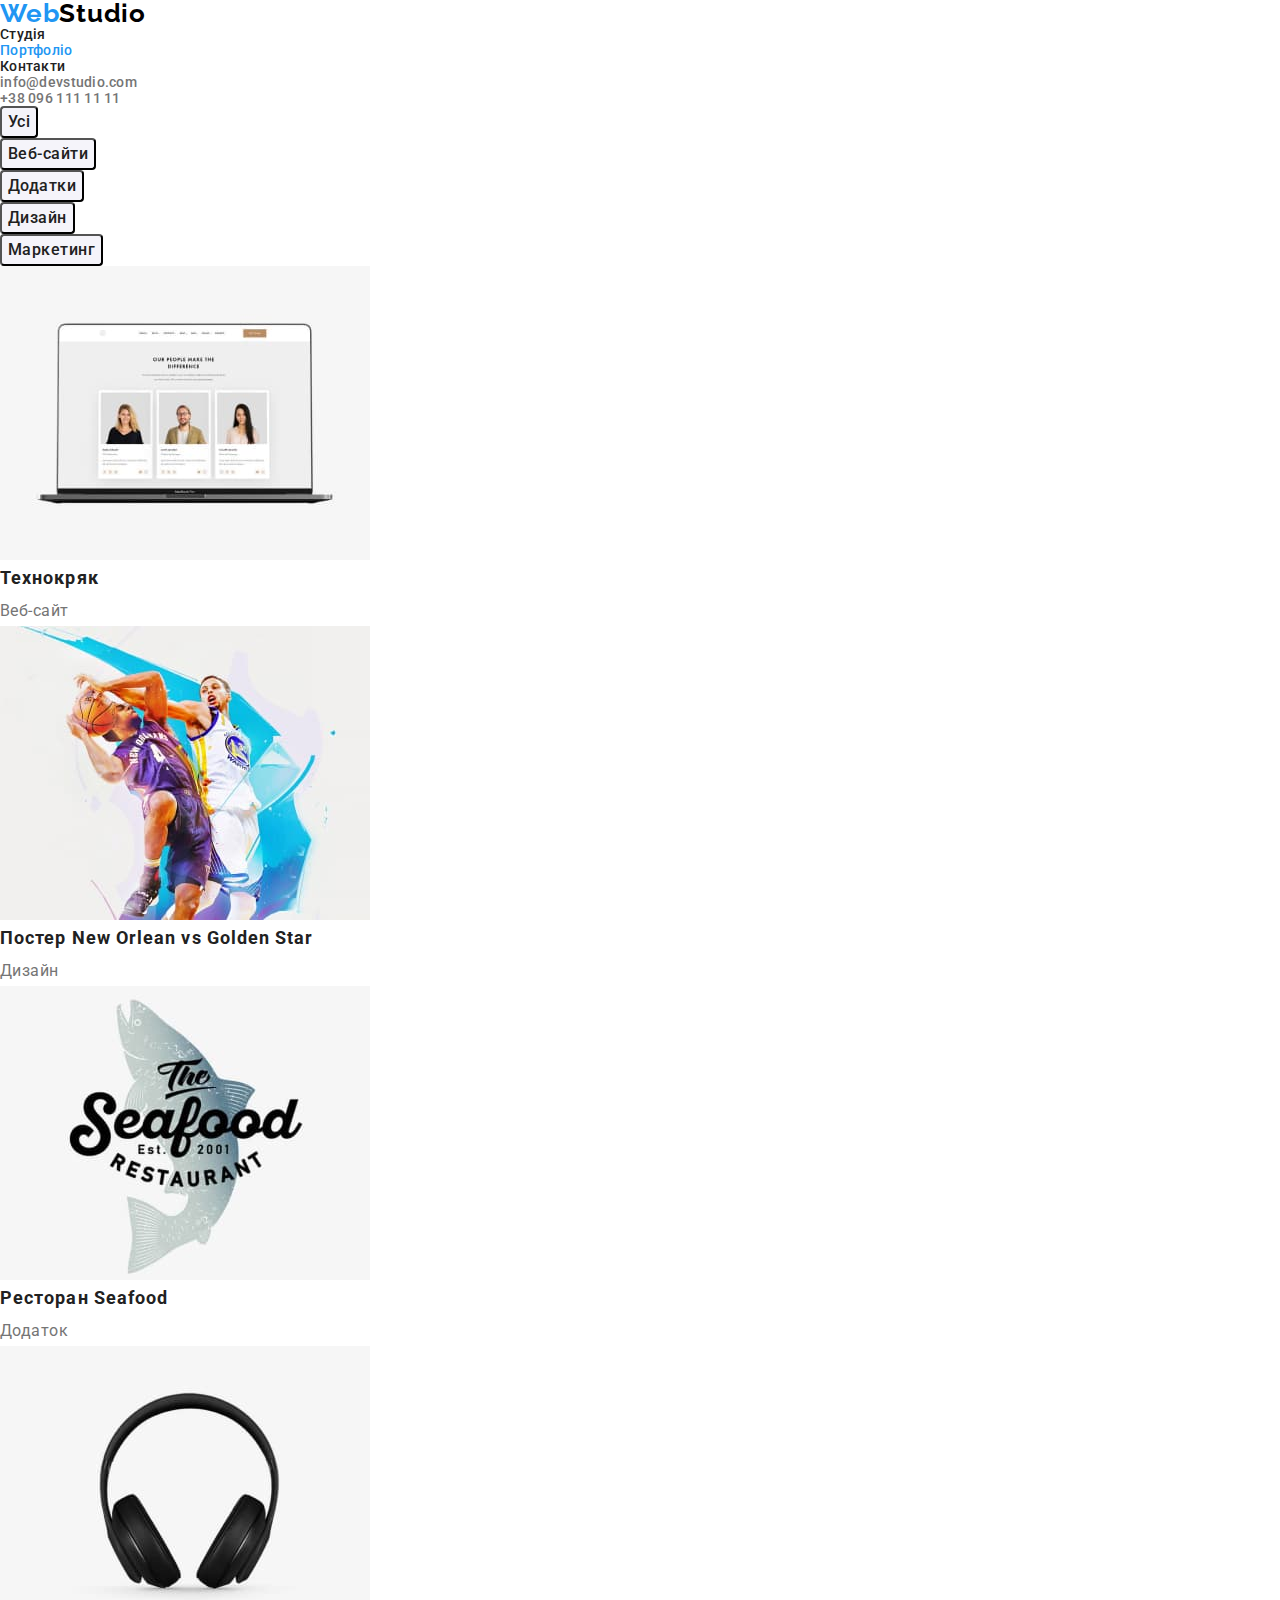
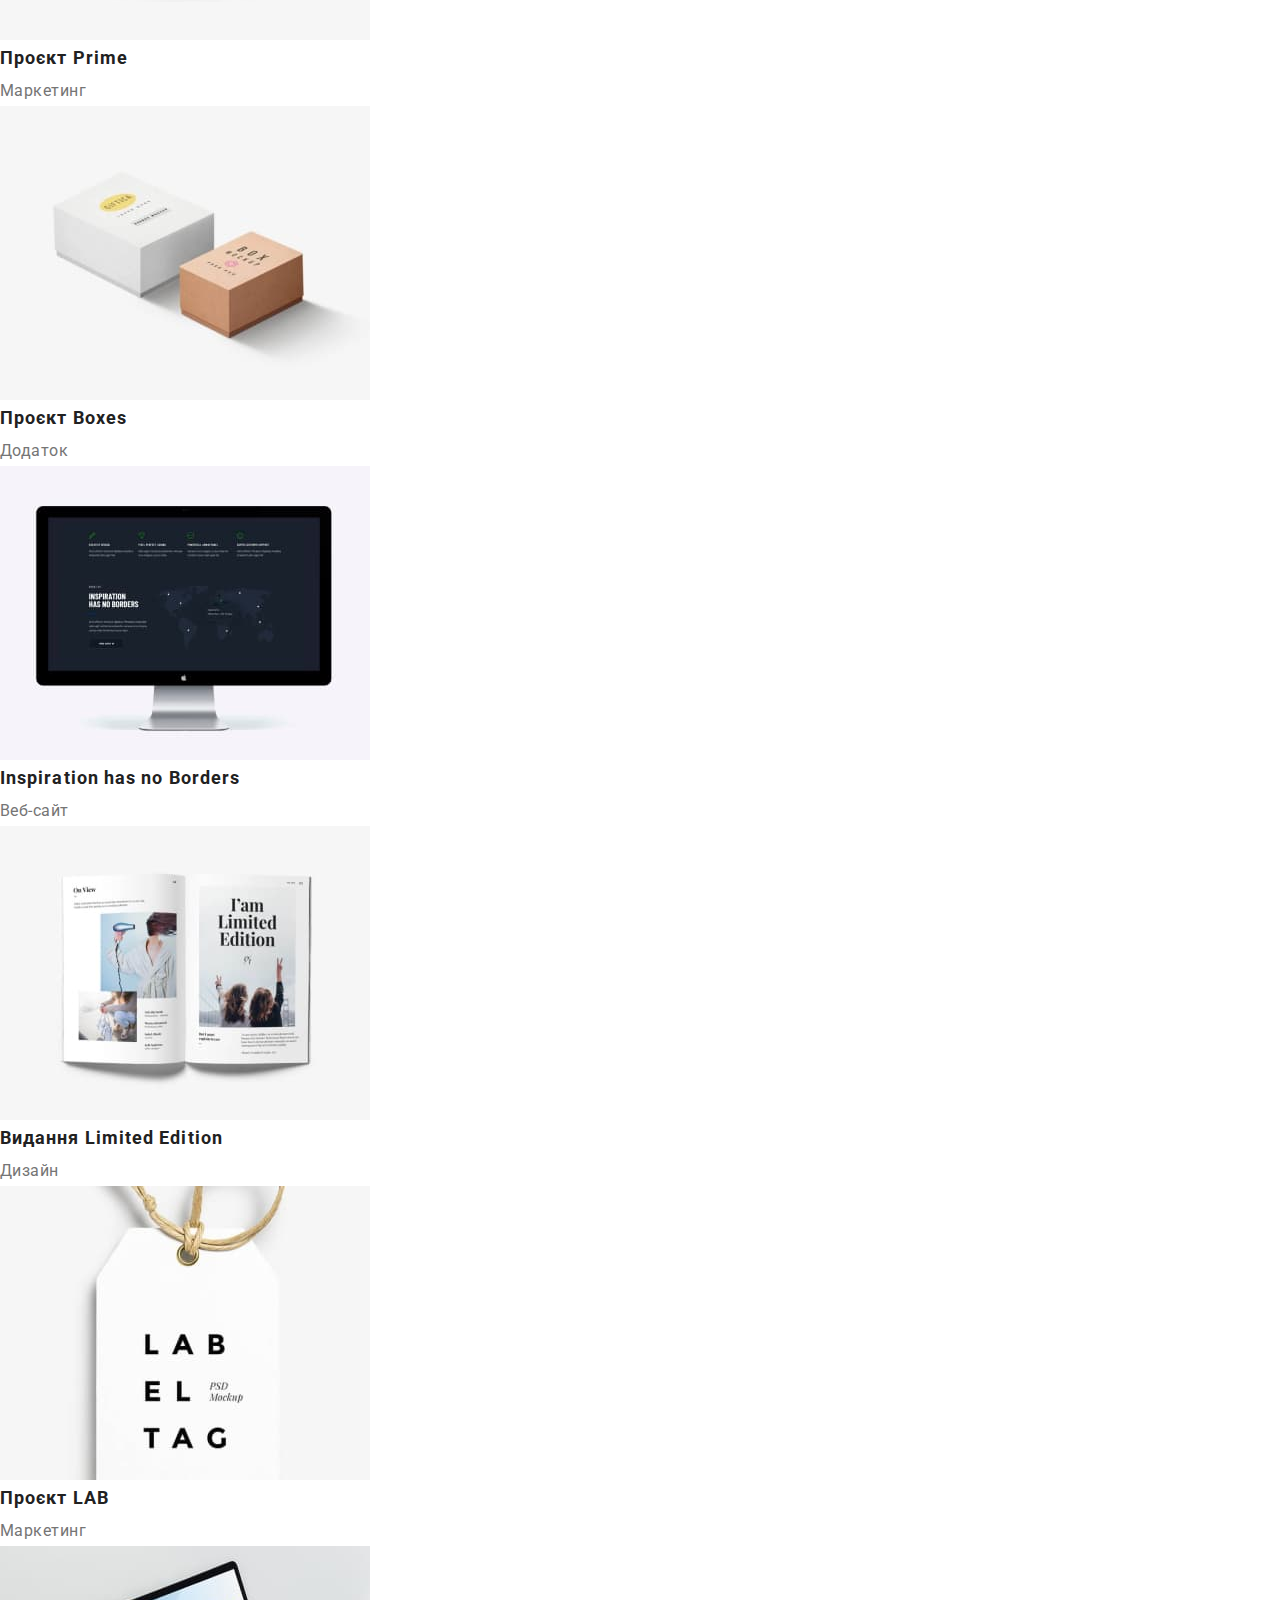
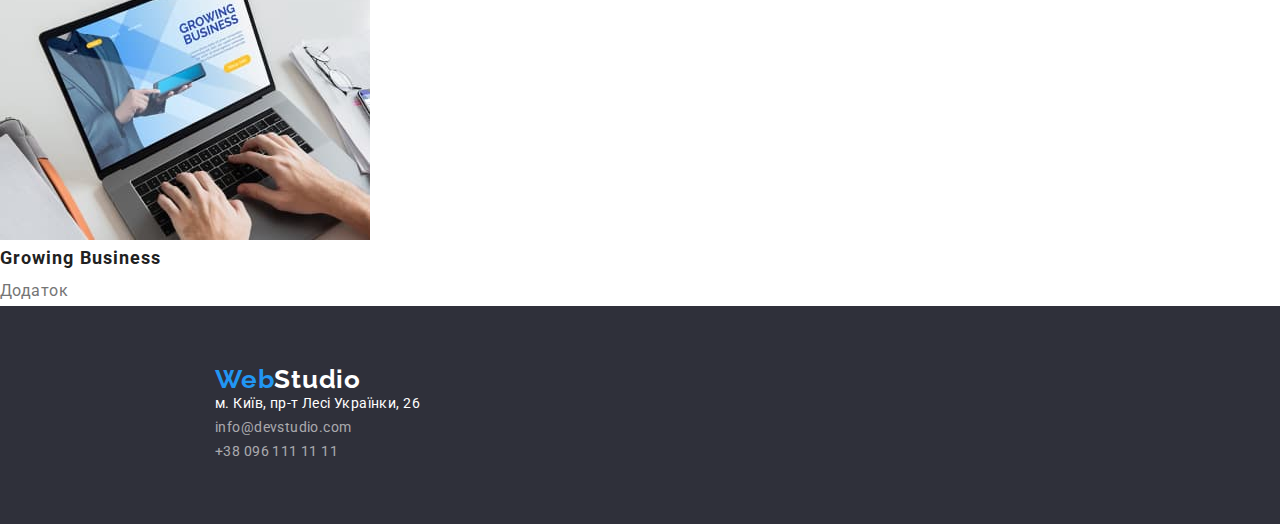
==== portfolio.html @ 8fa0b87f "Modern normalize added" ====
<!DOCTYPE html>
<html lang="uk">
  <head>
    <meta charset="UTF-8" />
    <meta http-equiv="X-UA-Compatible" content="IE=edge" />
    <meta name="viewport" content="width=device-width, initial-scale=1.0" />
    <title>Портфоліо</title>
    <link rel="preconnect" href="https://fonts.googleapis.com" />
    <link rel="preconnect" href="https://fonts.gstatic.com" crossorigin />
    <link href="https://fonts.googleapis.com/css2?family=Raleway:wght@700&family=Roboto:wght@400;500;700;900&display=swap" rel="stylesheet" />
    <link
      rel="stylesheet"
      href="https://cdnjs.cloudflare.com/ajax/libs/modern-normalize/1.1.0/modern-normalize.min.css"
      integrity="sha512-wpPYUAdjBVSE4KJnH1VR1HeZfpl1ub8YT/NKx4PuQ5NmX2tKuGu6U/JRp5y+Y8XG2tV+wKQpNHVUX03MfMFn9Q=="
      crossorigin="anonymous"
      referrerpolicy="no-referrer"
    />
    <link rel="stylesheet" href="./css/styles.css" />
  </head>
  <body>
    <!-- Header-->
    <header class="header">
      <nav>
        <!--Logo-->
        <a href="./index.html" class="links-general header-logo-text"><span class="logo-text-accent">Web</span>Studio</a>
        <!--Browser-->
        <ul class="content-list-general header-nav-link-list">
          <li><a href="./index.html" class="links-general links-selection header-nav-link">Студія</a></li>
          <li><a href="portfolio.html" class="links-general links-selection header-nav-link selected-link">Портфоліо</a></li>
          <li><a href="#" class="links-general links-selection header-nav-link">Контакти</a></li>
        </ul>
      </nav>
      <!--Contact links-->
      <ul class="content-list-general">
        <li><a href="mailto:info@devstudio.com" class="links-general links-selection header-adress-link">info@devstudio.com</a></li>
        <li><a href="tel:++380961111111" class="links-general links-selection header-adress-link">+38 096 111 11 11</a></li>
      </ul>
    </header>
    <!-- Main content-->
    <main class="main-content">
      <!--Content section-->
      <section class="porfolio-content">
        <h1 hidden>Наші проєкти</h1>
        <!-- Content filter -->
        <ul class="content-list-general portfolio-filter">
          <li><button type="button" class="btn-general portfolio-filter-btn">Усі</button></li>
          <li><button type="button" class="btn-general portfolio-filter-btn">Веб-сайти</button></li>
          <li><button type="button" class="btn-general portfolio-filter-btn">Додатки</button></li>
          <li><button type="button" class="btn-general portfolio-filter-btn">Дизайн</button></li>
          <li><button type="button" class="btn-general portfolio-filter-btn">Маркетинг</button></li>
        </ul>
        <!-- Projects display -->
        <ul class="content-list-general portfolio-list">
          <!-- Технокряк -->
          <li class="portfolio-list-item">
            <a href="#" class="links-general">
              <img src="./images/technokryak.jpg" alt="Ноутбук з відкритою сторінкою сайту" width="370" height="294" class="image-display" />
              <h2>Технокряк</h2>
              <p>Веб-сайт</p>
            </a>
          </li>
          <!-- Постер New Orlean vs Golden Star -->
          <li class="portfolio-list-item">
            <a href="#" class="links-general">
              <img
                src="./images/new-orlean-vs-golden-star.jpg"
                alt="Постер із зображенням двох баскетболістів"
                width="370"
                height="294"
                class="image-display"
              />
              <h2>Постер New Orlean vs Golden Star</h2>
              <p>Дизайн</p>
            </a>
          </li>
          <!-- Ресторан Seafood -->
          <li class="portfolio-list-item">
            <a href="#" class="links-general">
              <img src="./images/seafood-resto.jpg" alt="Логотип ресторану морепродуктів" width="370" height="294" class="image-display" />
              <h2>Ресторан Seafood</h2>
              <p>Додаток</p>
            </a>
          </li>
          <!-- Проєкт Prime -->
          <li class="portfolio-list-item">
            <a href="#" class="links-general">
              <img src="./images/prime-project.jpg" alt="Ілюстраційне фото навушників" width="370" height="294" class="image-display" />
              <h2>Проєкт Prime</h2>
              <p>Маркетинг</p>
            </a>
          </li>
          <!-- Проєкт Boxes -->
          <li class="portfolio-list-item">
            <a href="#" class="links-general">
              <img src="./images/boxes-projects.jpg" alt="Коробки із рекламним маркуванням" width="370" height="294" class="image-display" />
              <h2>Проєкт Boxes</h2>
              <p>Додаток</p>
            </a>
          </li>
          <!-- Inspiration has no Borders -->
          <li class="portfolio-list-item">
            <a href="#" class="links-general">
              <img
                src="./images/inspiration-has-no-borders.jpg"
                alt="Монітор із відкритою сторінкою сайту"
                width="370"
                height="294"
                class="image-display"
              />
              <h2>Inspiration has no Borders</h2>
              <p>Веб-сайт</p>
            </a>
          </li>
          <!-- Видання Limited Edition -->
          <li class="portfolio-list-item">
            <a href="#" class="links-general">
              <img src="./images/limited-edition-journal.jpg" alt="Розгорнутий журнал" width="370" height="294" class="image-display" />
              <h2>Видання Limited Edition</h2>
              <p>Дизайн</p>
            </a>
          </li>
          <!-- Проєкт LAB -->
          <li class="portfolio-list-item">
            <a href="#" class="links-general">
              <img src="./images/lab-project.jpg" alt="Бірка із дизайном бренду" width="370" height="294" class="image-display" />
              <h2>Проєкт LAB</h2>
              <p>Маркетинг</p>
            </a>
          </li>
          <!-- Growing Business -->
          <li class="portfolio-list-item">
            <a href="#" class="links-general">
              <img src="./images/growing-business-app.jpg" alt="Людина працює за ноутбуком" width="370" height="294" class="image-display" />
              <h2>Growing Business</h2>
              <p>Додаток</p>
            </a>
          </li>
        </ul>
      </section>
    </main>
    <!--Footer-->
    <footer class="footer">
      <!--Logo-->
      <a href="./index.html" class="links-general footer-logo-text"><span class="logo-text-accent">Web</span>Studio</a>
      <!--Footer info-->
      <address>
        <ul class="content-list-general footer-content-list">
          <li>
            <a
              href="https://goo.gl/maps/vt1rgCMrE2ZLCeFa9"
              target="_blank"
              rel="noopener noreferrer nofollow"
              class="links-general links-selection footer-adress-link"
              >м. Київ, пр-т Лесі Українки, 26</a
            >
          </li>
          <li><a href="mailto:info@devstudio.com" class="links-general links-selection footer-contacts-link">info@devstudio.com</a></li>
          <li><a href="tel:++380961111111" class="links-general links-selection footer-contacts-link">+38 096 111 11 11</a></li>
        </ul>
      </address>
    </footer>
  </body>
</html>
---- css/styles.css ----
/* Colors palette:

TEXT: 
txt-logo-black: #000000 
txt-logo-white:  #FFFFFF
txt-accent-blue: #2196F3

txt-hero-header: #FFFFFF

txt-headers: #212121
txt-paragraphs:  #757575

txt-btn-unactive: #212121
txt-btn-active: #FFFFFF

txt-header-link: #757575
txt-adress-link: #FFFFFF
txt-adress-link-transparent: rgba(255, 255, 255, 0.6);

ELEMENTS:
background-header: #FFFFFF
background-footer: #2F303A
background-main: ##F5F5F5
background-staff: #F5F4FA

color-divider-line: #ECECEC
color-gallery-item-border: #EEEEEE

background-btn-unactive: #F5F4FA
background-btn-active: #2196F3
 */

:root {
  --txt-logo-black: #000000;
  --white: #ffffff;
  --accent-blue: #2196f3;
  --txt-main: #212121;
  --txt-paragraph-grey: #757575;
  --txt-adress-link-transparent: rgba(255, 255, 255, 0.6);
  --bg-footer: #2f303a;
  --bg-main: #f5f5f5;
  --light-grey: #f5f4fa;
  --color-divider-line: #ececec;
  --color-gallery-item-border: #eeeeee;
  --bg-btn-active: #188ce8;
}
html {
  box-sizing: border-box;
}
*,
*::before,
*::after {
  box-sizing: inherit;
}
body {
  margin: 0;
  font-family: "Roboto", sans-serif;
  color: var(--txt-main);
  line-height: 1;
}
h1,
h2,
h3,
h4,
h5,
h6,
p,
ul {
  margin-top: 0;
  margin-bottom: 0;
}
/* Elements' common styles */
.container {
  width: 1200px;
  margin: 0 auto;
  padding: 0 15px;
}
.section-header {
  font-weight: 700;
  font-size: 36px;
  line-height: 1.16;
  text-align: center;
  letter-spacing: 0.03em;
}
.content-list-general {
  list-style: none;
  padding-left: 0;
}
.btn-general {
  font-family: inherit;
  text-align: center;
  border-radius: 4px;
  color: var(--txt-main);
  background-color: var(--light-grey);
  cursor: pointer;
}
.btn-general:hover,
.btn-general:focus {
  color: var(--white);
  background-color: var(--accent-blue);
}
.links-general {
  color: inherit;
  text-decoration: none;
}
.links-selection:hover,
.links-selection:focus {
  color: var(--accent-blue);
}
.image-display {
  display: block;
}

/* Logo styles */
.header-logo-text {
  font-family: "Raleway";
  font-weight: 700;
  font-size: 26px;
  letter-spacing: 0.03em;
  color: var(--txt-logo-black);
}
.footer-logo-text {
  font-family: "Raleway";
  font-weight: 700;
  font-size: 26px;
  letter-spacing: 0.03em;
  color: var(--white);
}
.logo-text-accent {
  font-family: "Raleway";
  font-weight: 700;
  font-size: 26px;
  letter-spacing: 0.03em;
  color: var(--accent-blue);
}

/* Header */
.header {
  background-color: var(--white);
}
.header-nav-link {
  font-weight: 500;
  font-size: 14px;
  letter-spacing: 0.02em;
  color: var(--txt-main);
}
.header-adress-link {
  font-weight: 500;
  font-size: 14px;
  letter-spacing: 0.02em;
  color: var(--txt-paragraph-grey);
}
.selected-link {
  color: var(--accent-blue);
}
/* Footer */
.footer {
  background-color: var(--bg-footer);
  padding-top: 60px;
  padding-bottom: 60px;
  padding-left: 215px;
}
.footer-content-list {
  font-style: normal;
  font-size: 14px;
  line-height: 1.71;
  letter-spacing: 0.03em;
}
.footer-adress-link {
  color: var(--white);
}
.footer-contacts-link {
  color: var(--txt-adress-link-transparent);
}

/* HOME PAGE */

/* Main content*/

/* Hero */
.hero {
  /* temporary */
  background-color: var(--bg-footer);
  display: flex;
  justify-content: center;
  padding-top: 200px;
  padding-bottom: 280px;
}
.hero-content-wrapper {
  width: 696px;
  text-align: center;
}
.hero-header {
  font-weight: 900;
  font-size: 44px;
  line-height: 1.36;
  letter-spacing: 0.06em;
  text-transform: uppercase;
  color: var(--white);
}
.hero-btn {
  width: 216px;
  height: 50px;
  font-weight: 700;
  font-size: 16px;
  line-height: 1.88;
  letter-spacing: 0.06em;
  color: var(--white);
  background-color: var(--accent-blue);
}
.hero-btn:hover,
.hero-btn:focus {
  background-color: var(--bg-btn-active);
}
/* Priorities */
.priorities-list-item > h3 {
  font-weight: 700;
  font-size: 14px;
  letter-spacing: 0.03em;
  text-transform: uppercase;
}
.priorities-list-item p {
  font-size: 14px;
  line-height: 1.71;
  letter-spacing: 0.03em;
  color: var(--txt-paragraph-grey);
}
/* Projects */
/* Staff */
.staff {
  background-color: var(--light-grey);
}
.staff-list-item > h3 {
  font-weight: 500;
  font-size: 16px;
  letter-spacing: 0.03em;
}
.staff-list-item p {
  font-size: 16px;
  letter-spacing: 0.03em;
  color: var(--txt-paragraph-grey);
}

/* PORTFOLIO PAGE */
.portfolio-list-item h2 {
  font-weight: 700;
  font-size: 18px;
  line-height: 2;
  letter-spacing: 0.06em;
}
.portfolio-list-item p {
  font-size: 16px;
  line-height: 1.88;
  letter-spacing: 0.03em;
  color: var(--txt-paragraph-grey);
}
.portfolio-filter-btn {
  font-weight: 500;
  font-size: 16px;
  line-height: 1.62;
  text-align: center;
  letter-spacing: 0.03em;
}
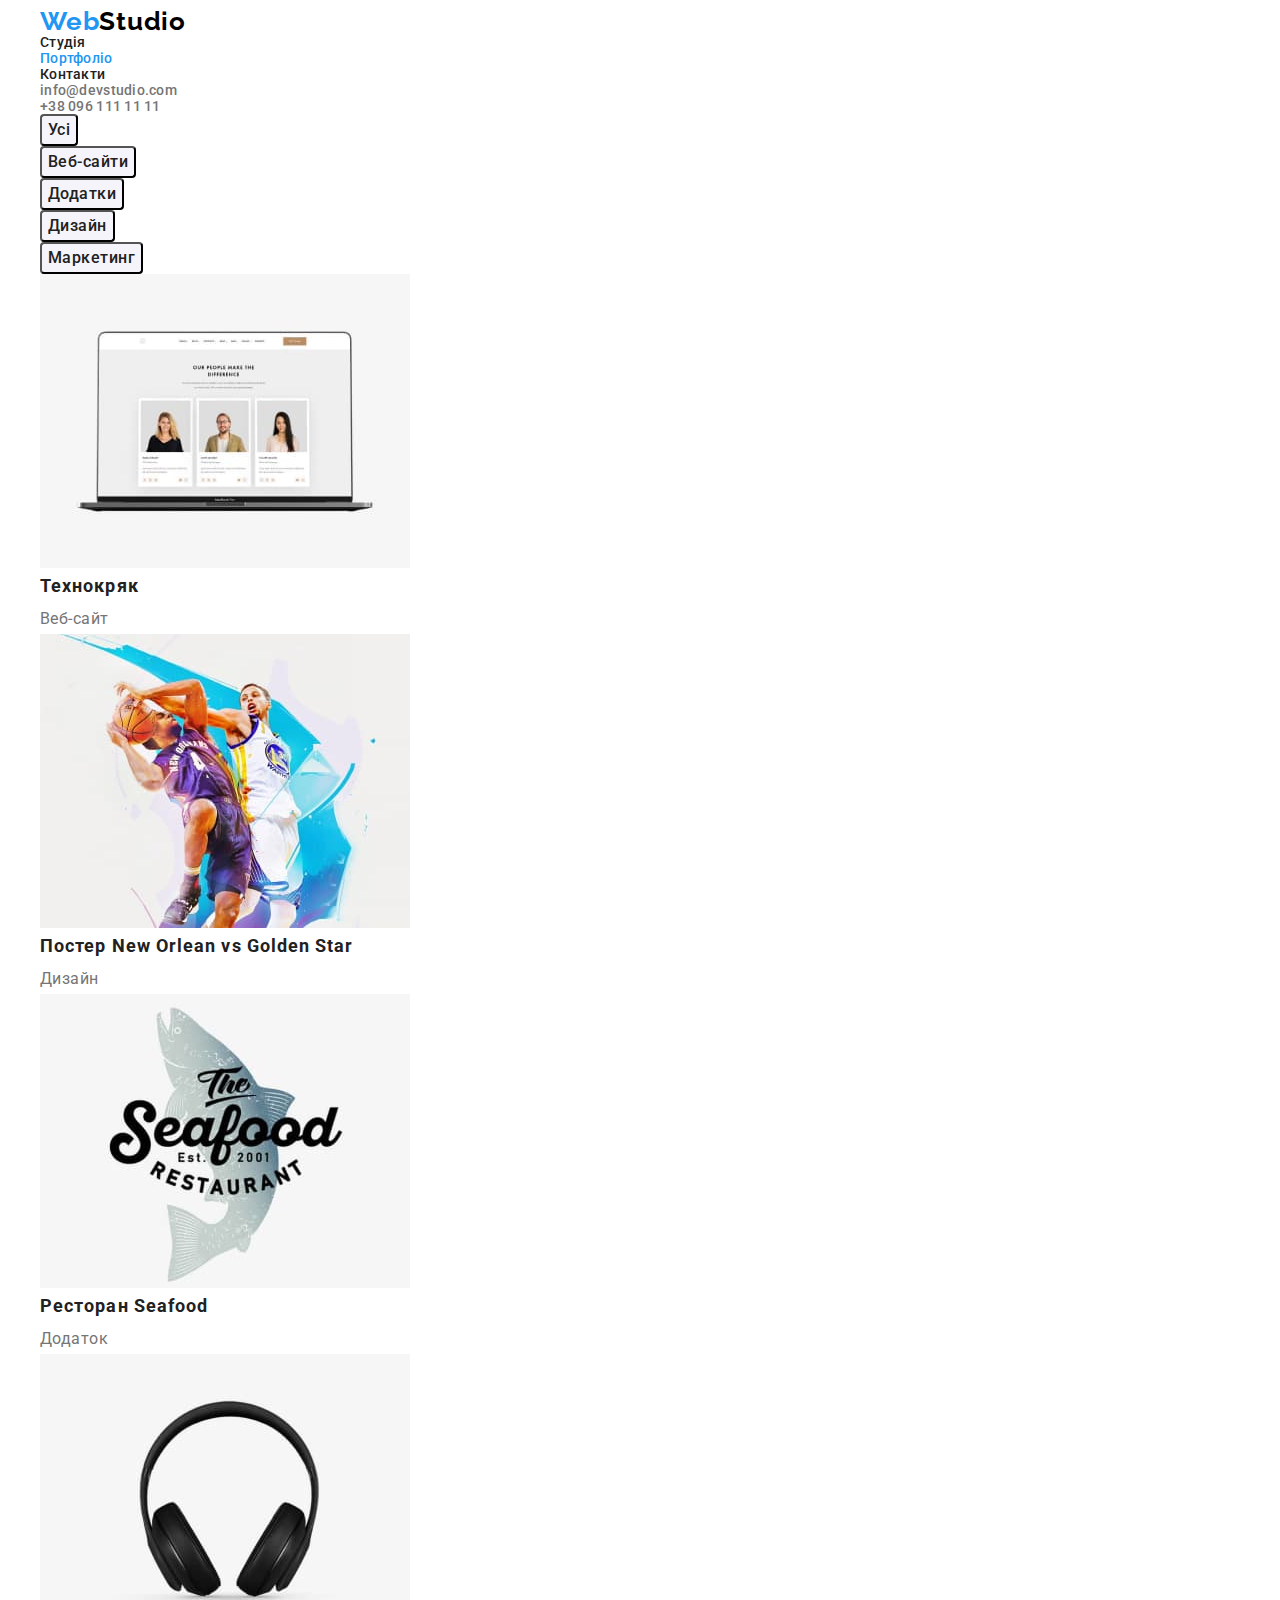
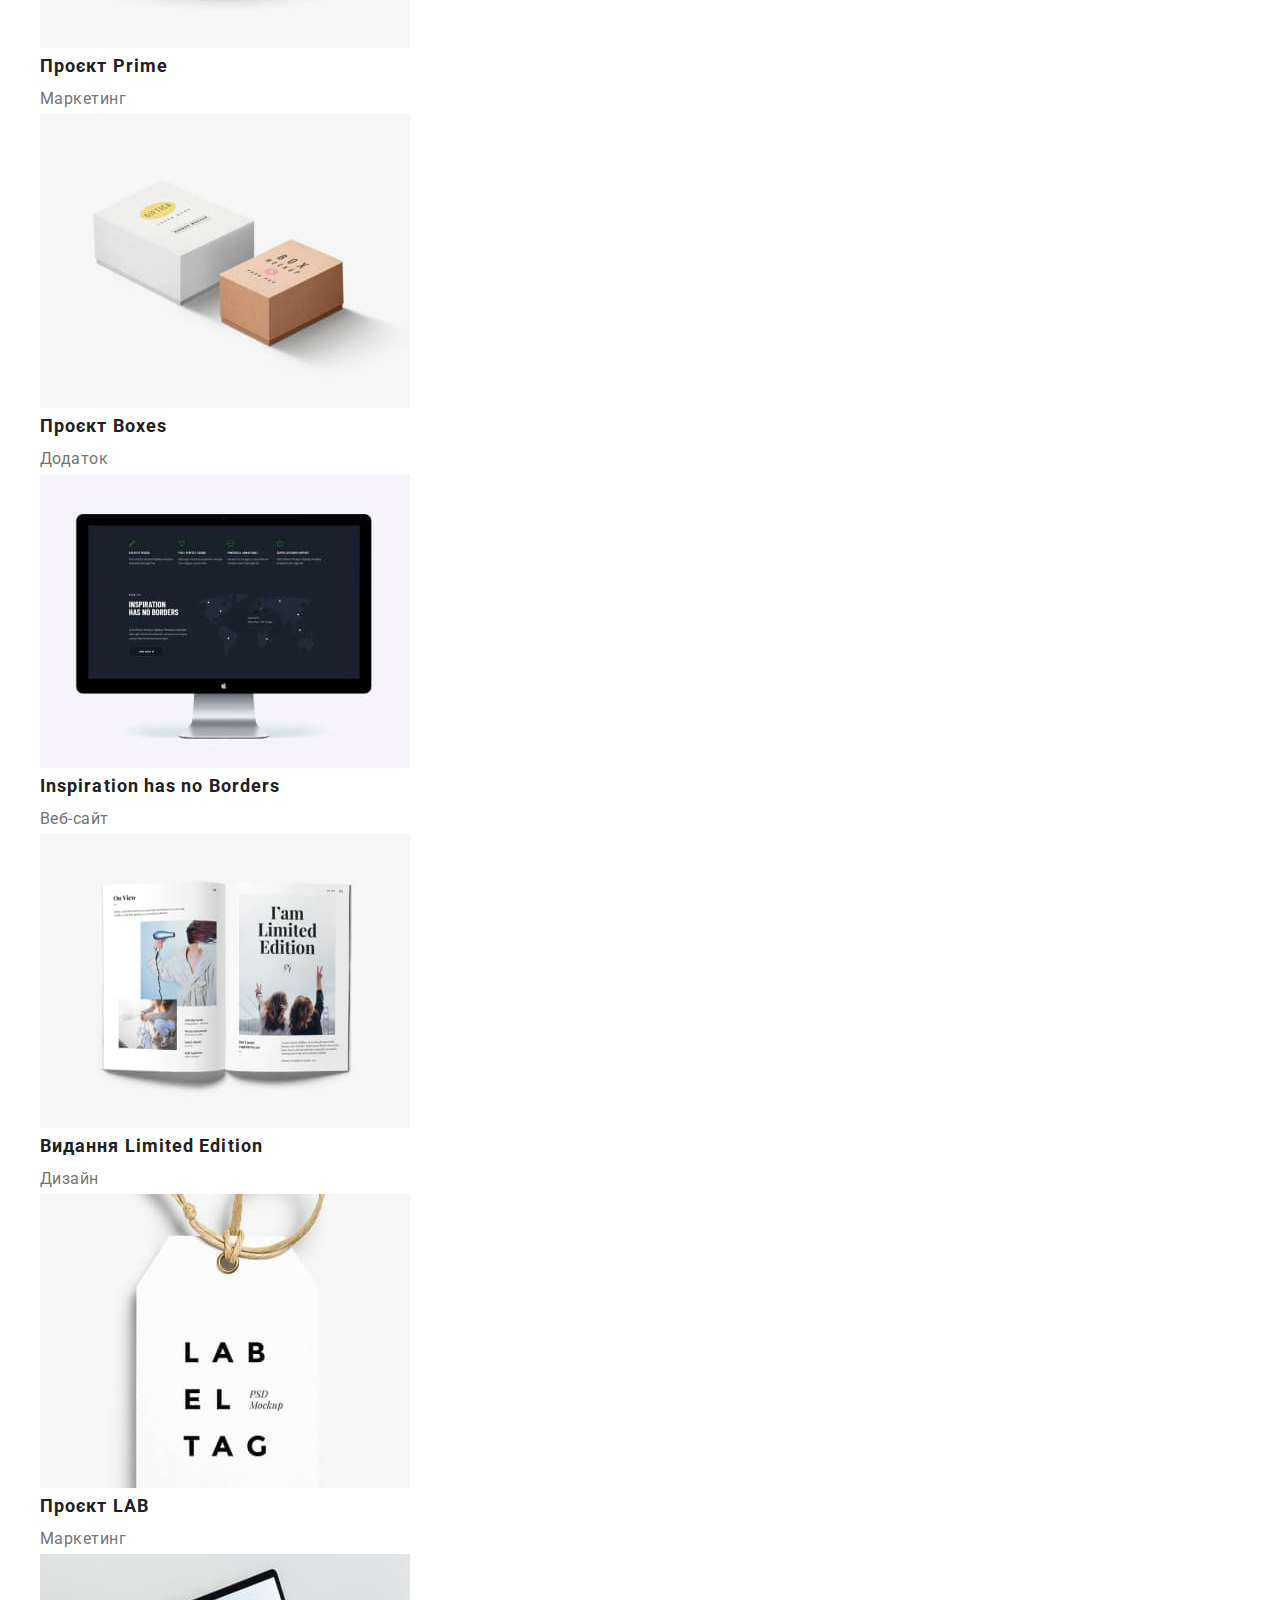
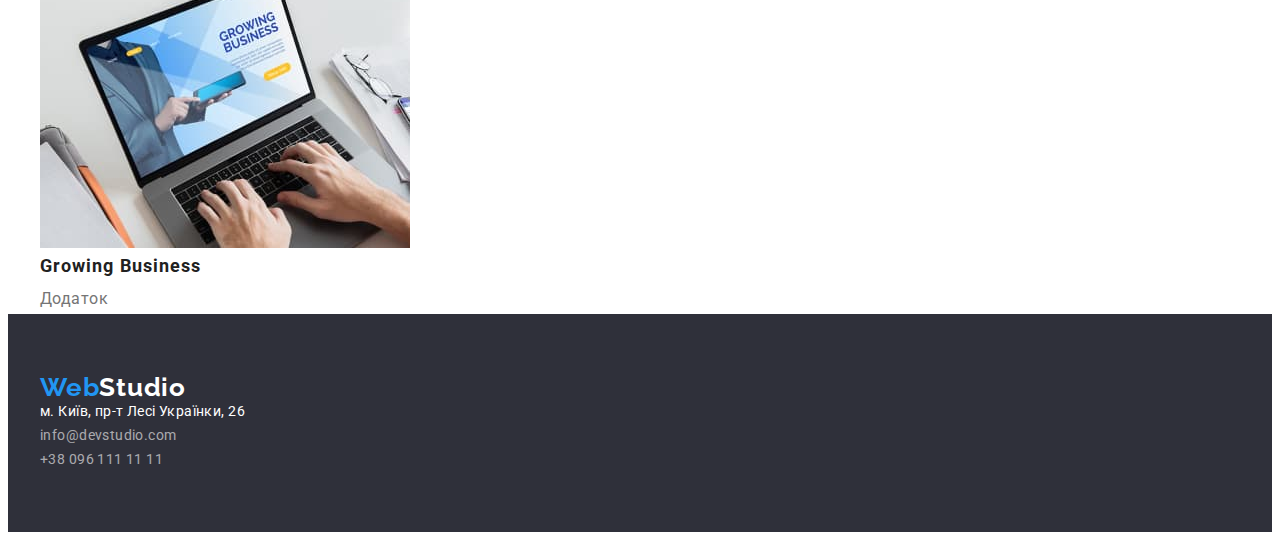
==== commit ccddaa13: "Wrapper added" ====
--- a/portfolio.html
+++ b/portfolio.html
@@ -20,144 +20,150 @@
   <body>
     <!-- Header-->
     <header class="header">
-      <nav>
-        <!--Logo-->
-        <a href="./index.html" class="links-general header-logo-text"><span class="logo-text-accent">Web</span>Studio</a>
-        <!--Browser-->
-        <ul class="content-list-general header-nav-link-list">
-          <li><a href="./index.html" class="links-general links-selection header-nav-link">Студія</a></li>
-          <li><a href="portfolio.html" class="links-general links-selection header-nav-link selected-link">Портфоліо</a></li>
-          <li><a href="#" class="links-general links-selection header-nav-link">Контакти</a></li>
+      <div class="container">
+        <nav>
+          <!--Logo-->
+          <a href="./index.html" class="links-general header-logo-text"><span class="logo-text-accent">Web</span>Studio</a>
+          <!--Browser-->
+          <ul class="content-list-general header-nav-link-list">
+            <li><a href="./index.html" class="links-general links-selection header-nav-link">Студія</a></li>
+            <li><a href="portfolio.html" class="links-general links-selection header-nav-link selected-link">Портфоліо</a></li>
+            <li><a href="#" class="links-general links-selection header-nav-link">Контакти</a></li>
+          </ul>
+        </nav>
+        <!--Contact links-->
+        <ul class="content-list-general">
+          <li><a href="mailto:info@devstudio.com" class="links-general links-selection header-adress-link">info@devstudio.com</a></li>
+          <li><a href="tel:++380961111111" class="links-general links-selection header-adress-link">+38 096 111 11 11</a></li>
         </ul>
-      </nav>
-      <!--Contact links-->
-      <ul class="content-list-general">
-        <li><a href="mailto:info@devstudio.com" class="links-general links-selection header-adress-link">info@devstudio.com</a></li>
-        <li><a href="tel:++380961111111" class="links-general links-selection header-adress-link">+38 096 111 11 11</a></li>
-      </ul>
+      </div>
     </header>
     <!-- Main content-->
     <main class="main-content">
       <!--Content section-->
       <section class="porfolio-content">
-        <h1 hidden>Наші проєкти</h1>
-        <!-- Content filter -->
-        <ul class="content-list-general portfolio-filter">
-          <li><button type="button" class="btn-general portfolio-filter-btn">Усі</button></li>
-          <li><button type="button" class="btn-general portfolio-filter-btn">Веб-сайти</button></li>
-          <li><button type="button" class="btn-general portfolio-filter-btn">Додатки</button></li>
-          <li><button type="button" class="btn-general portfolio-filter-btn">Дизайн</button></li>
-          <li><button type="button" class="btn-general portfolio-filter-btn">Маркетинг</button></li>
-        </ul>
-        <!-- Projects display -->
-        <ul class="content-list-general portfolio-list">
-          <!-- Технокряк -->
-          <li class="portfolio-list-item">
-            <a href="#" class="links-general">
-              <img src="./images/technokryak.jpg" alt="Ноутбук з відкритою сторінкою сайту" width="370" height="294" class="image-display" />
-              <h2>Технокряк</h2>
-              <p>Веб-сайт</p>
-            </a>
-          </li>
-          <!-- Постер New Orlean vs Golden Star -->
-          <li class="portfolio-list-item">
-            <a href="#" class="links-general">
-              <img
-                src="./images/new-orlean-vs-golden-star.jpg"
-                alt="Постер із зображенням двох баскетболістів"
-                width="370"
-                height="294"
-                class="image-display"
-              />
-              <h2>Постер New Orlean vs Golden Star</h2>
-              <p>Дизайн</p>
-            </a>
-          </li>
-          <!-- Ресторан Seafood -->
-          <li class="portfolio-list-item">
-            <a href="#" class="links-general">
-              <img src="./images/seafood-resto.jpg" alt="Логотип ресторану морепродуктів" width="370" height="294" class="image-display" />
-              <h2>Ресторан Seafood</h2>
-              <p>Додаток</p>
-            </a>
-          </li>
-          <!-- Проєкт Prime -->
-          <li class="portfolio-list-item">
-            <a href="#" class="links-general">
-              <img src="./images/prime-project.jpg" alt="Ілюстраційне фото навушників" width="370" height="294" class="image-display" />
-              <h2>Проєкт Prime</h2>
-              <p>Маркетинг</p>
-            </a>
-          </li>
-          <!-- Проєкт Boxes -->
-          <li class="portfolio-list-item">
-            <a href="#" class="links-general">
-              <img src="./images/boxes-projects.jpg" alt="Коробки із рекламним маркуванням" width="370" height="294" class="image-display" />
-              <h2>Проєкт Boxes</h2>
-              <p>Додаток</p>
-            </a>
-          </li>
-          <!-- Inspiration has no Borders -->
-          <li class="portfolio-list-item">
-            <a href="#" class="links-general">
-              <img
-                src="./images/inspiration-has-no-borders.jpg"
-                alt="Монітор із відкритою сторінкою сайту"
-                width="370"
-                height="294"
-                class="image-display"
-              />
-              <h2>Inspiration has no Borders</h2>
-              <p>Веб-сайт</p>
-            </a>
-          </li>
-          <!-- Видання Limited Edition -->
-          <li class="portfolio-list-item">
-            <a href="#" class="links-general">
-              <img src="./images/limited-edition-journal.jpg" alt="Розгорнутий журнал" width="370" height="294" class="image-display" />
-              <h2>Видання Limited Edition</h2>
-              <p>Дизайн</p>
-            </a>
-          </li>
-          <!-- Проєкт LAB -->
-          <li class="portfolio-list-item">
-            <a href="#" class="links-general">
-              <img src="./images/lab-project.jpg" alt="Бірка із дизайном бренду" width="370" height="294" class="image-display" />
-              <h2>Проєкт LAB</h2>
-              <p>Маркетинг</p>
-            </a>
-          </li>
-          <!-- Growing Business -->
-          <li class="portfolio-list-item">
-            <a href="#" class="links-general">
-              <img src="./images/growing-business-app.jpg" alt="Людина працює за ноутбуком" width="370" height="294" class="image-display" />
-              <h2>Growing Business</h2>
-              <p>Додаток</p>
-            </a>
-          </li>
-        </ul>
+        <div class="container">
+          <h1 hidden>Наші проєкти</h1>
+          <!-- Content filter -->
+          <ul class="content-list-general portfolio-filter">
+            <li><button type="button" class="btn-general portfolio-filter-btn">Усі</button></li>
+            <li><button type="button" class="btn-general portfolio-filter-btn">Веб-сайти</button></li>
+            <li><button type="button" class="btn-general portfolio-filter-btn">Додатки</button></li>
+            <li><button type="button" class="btn-general portfolio-filter-btn">Дизайн</button></li>
+            <li><button type="button" class="btn-general portfolio-filter-btn">Маркетинг</button></li>
+          </ul>
+          <!-- Projects display -->
+          <ul class="content-list-general portfolio-list">
+            <!-- Технокряк -->
+            <li class="portfolio-list-item">
+              <a href="#" class="links-general">
+                <img src="./images/technokryak.jpg" alt="Ноутбук з відкритою сторінкою сайту" width="370" height="294" class="image-display" />
+                <h2>Технокряк</h2>
+                <p>Веб-сайт</p>
+              </a>
+            </li>
+            <!-- Постер New Orlean vs Golden Star -->
+            <li class="portfolio-list-item">
+              <a href="#" class="links-general">
+                <img
+                  src="./images/new-orlean-vs-golden-star.jpg"
+                  alt="Постер із зображенням двох баскетболістів"
+                  width="370"
+                  height="294"
+                  class="image-display"
+                />
+                <h2>Постер New Orlean vs Golden Star</h2>
+                <p>Дизайн</p>
+              </a>
+            </li>
+            <!-- Ресторан Seafood -->
+            <li class="portfolio-list-item">
+              <a href="#" class="links-general">
+                <img src="./images/seafood-resto.jpg" alt="Логотип ресторану морепродуктів" width="370" height="294" class="image-display" />
+                <h2>Ресторан Seafood</h2>
+                <p>Додаток</p>
+              </a>
+            </li>
+            <!-- Проєкт Prime -->
+            <li class="portfolio-list-item">
+              <a href="#" class="links-general">
+                <img src="./images/prime-project.jpg" alt="Ілюстраційне фото навушників" width="370" height="294" class="image-display" />
+                <h2>Проєкт Prime</h2>
+                <p>Маркетинг</p>
+              </a>
+            </li>
+            <!-- Проєкт Boxes -->
+            <li class="portfolio-list-item">
+              <a href="#" class="links-general">
+                <img src="./images/boxes-projects.jpg" alt="Коробки із рекламним маркуванням" width="370" height="294" class="image-display" />
+                <h2>Проєкт Boxes</h2>
+                <p>Додаток</p>
+              </a>
+            </li>
+            <!-- Inspiration has no Borders -->
+            <li class="portfolio-list-item">
+              <a href="#" class="links-general">
+                <img
+                  src="./images/inspiration-has-no-borders.jpg"
+                  alt="Монітор із відкритою сторінкою сайту"
+                  width="370"
+                  height="294"
+                  class="image-display"
+                />
+                <h2>Inspiration has no Borders</h2>
+                <p>Веб-сайт</p>
+              </a>
+            </li>
+            <!-- Видання Limited Edition -->
+            <li class="portfolio-list-item">
+              <a href="#" class="links-general">
+                <img src="./images/limited-edition-journal.jpg" alt="Розгорнутий журнал" width="370" height="294" class="image-display" />
+                <h2>Видання Limited Edition</h2>
+                <p>Дизайн</p>
+              </a>
+            </li>
+            <!-- Проєкт LAB -->
+            <li class="portfolio-list-item">
+              <a href="#" class="links-general">
+                <img src="./images/lab-project.jpg" alt="Бірка із дизайном бренду" width="370" height="294" class="image-display" />
+                <h2>Проєкт LAB</h2>
+                <p>Маркетинг</p>
+              </a>
+            </li>
+            <!-- Growing Business -->
+            <li class="portfolio-list-item">
+              <a href="#" class="links-general">
+                <img src="./images/growing-business-app.jpg" alt="Людина працює за ноутбуком" width="370" height="294" class="image-display" />
+                <h2>Growing Business</h2>
+                <p>Додаток</p>
+              </a>
+            </li>
+          </ul>
+        </div>
       </section>
     </main>
     <!--Footer-->
     <footer class="footer">
-      <!--Logo-->
-      <a href="./index.html" class="links-general footer-logo-text"><span class="logo-text-accent">Web</span>Studio</a>
-      <!--Footer info-->
-      <address>
-        <ul class="content-list-general footer-content-list">
-          <li>
-            <a
-              href="https://goo.gl/maps/vt1rgCMrE2ZLCeFa9"
-              target="_blank"
-              rel="noopener noreferrer nofollow"
-              class="links-general links-selection footer-adress-link"
-              >м. Київ, пр-т Лесі Українки, 26</a
-            >
-          </li>
-          <li><a href="mailto:info@devstudio.com" class="links-general links-selection footer-contacts-link">info@devstudio.com</a></li>
-          <li><a href="tel:++380961111111" class="links-general links-selection footer-contacts-link">+38 096 111 11 11</a></li>
-        </ul>
-      </address>
+      <div class="container">
+        <!--Logo-->
+        <a href="./index.html" class="links-general footer-logo-text"><span class="logo-text-accent">Web</span>Studio</a>
+        <!--Footer info-->
+        <address>
+          <ul class="content-list-general footer-content-list">
+            <li>
+              <a
+                href="https://goo.gl/maps/vt1rgCMrE2ZLCeFa9"
+                target="_blank"
+                rel="noopener noreferrer nofollow"
+                class="links-general links-selection footer-adress-link"
+                >м. Київ, пр-т Лесі Українки, 26</a
+              >
+            </li>
+            <li><a href="mailto:info@devstudio.com" class="links-general links-selection footer-contacts-link">info@devstudio.com</a></li>
+            <li><a href="tel:++380961111111" class="links-general links-selection footer-contacts-link">+38 096 111 11 11</a></li>
+          </ul>
+        </address>
+      </div>
     </footer>
   </body>
 </html>
--- a/css/styles.css
+++ b/css/styles.css
@@ -44,16 +44,15 @@
   --color-gallery-item-border: #eeeeee;
   --bg-btn-active: #188ce8;
 }
-html {
+/* html {
   box-sizing: border-box;
 }
 *,
 *::before,
 *::after {
   box-sizing: inherit;
-}
+} */
 body {
-  margin: 0;
   font-family: "Roboto", sans-serif;
   color: var(--txt-main);
   line-height: 1;
@@ -158,7 +157,6 @@
   background-color: var(--bg-footer);
   padding-top: 60px;
   padding-bottom: 60px;
-  padding-left: 215px;
 }
 .footer-content-list {
   font-style: normal;
@@ -178,18 +176,17 @@
 /* Main content*/
 
 /* Hero */
-.hero {
-  /* temporary */
+.hero-section {
   background-color: var(--bg-footer);
   display: flex;
   justify-content: center;
   padding-top: 200px;
   padding-bottom: 280px;
 }
-.hero-content-wrapper {
+/* .hero-content-wrapper {
   width: 696px;
   text-align: center;
-}
+} */
 .hero-header {
   font-weight: 900;
   font-size: 44px;
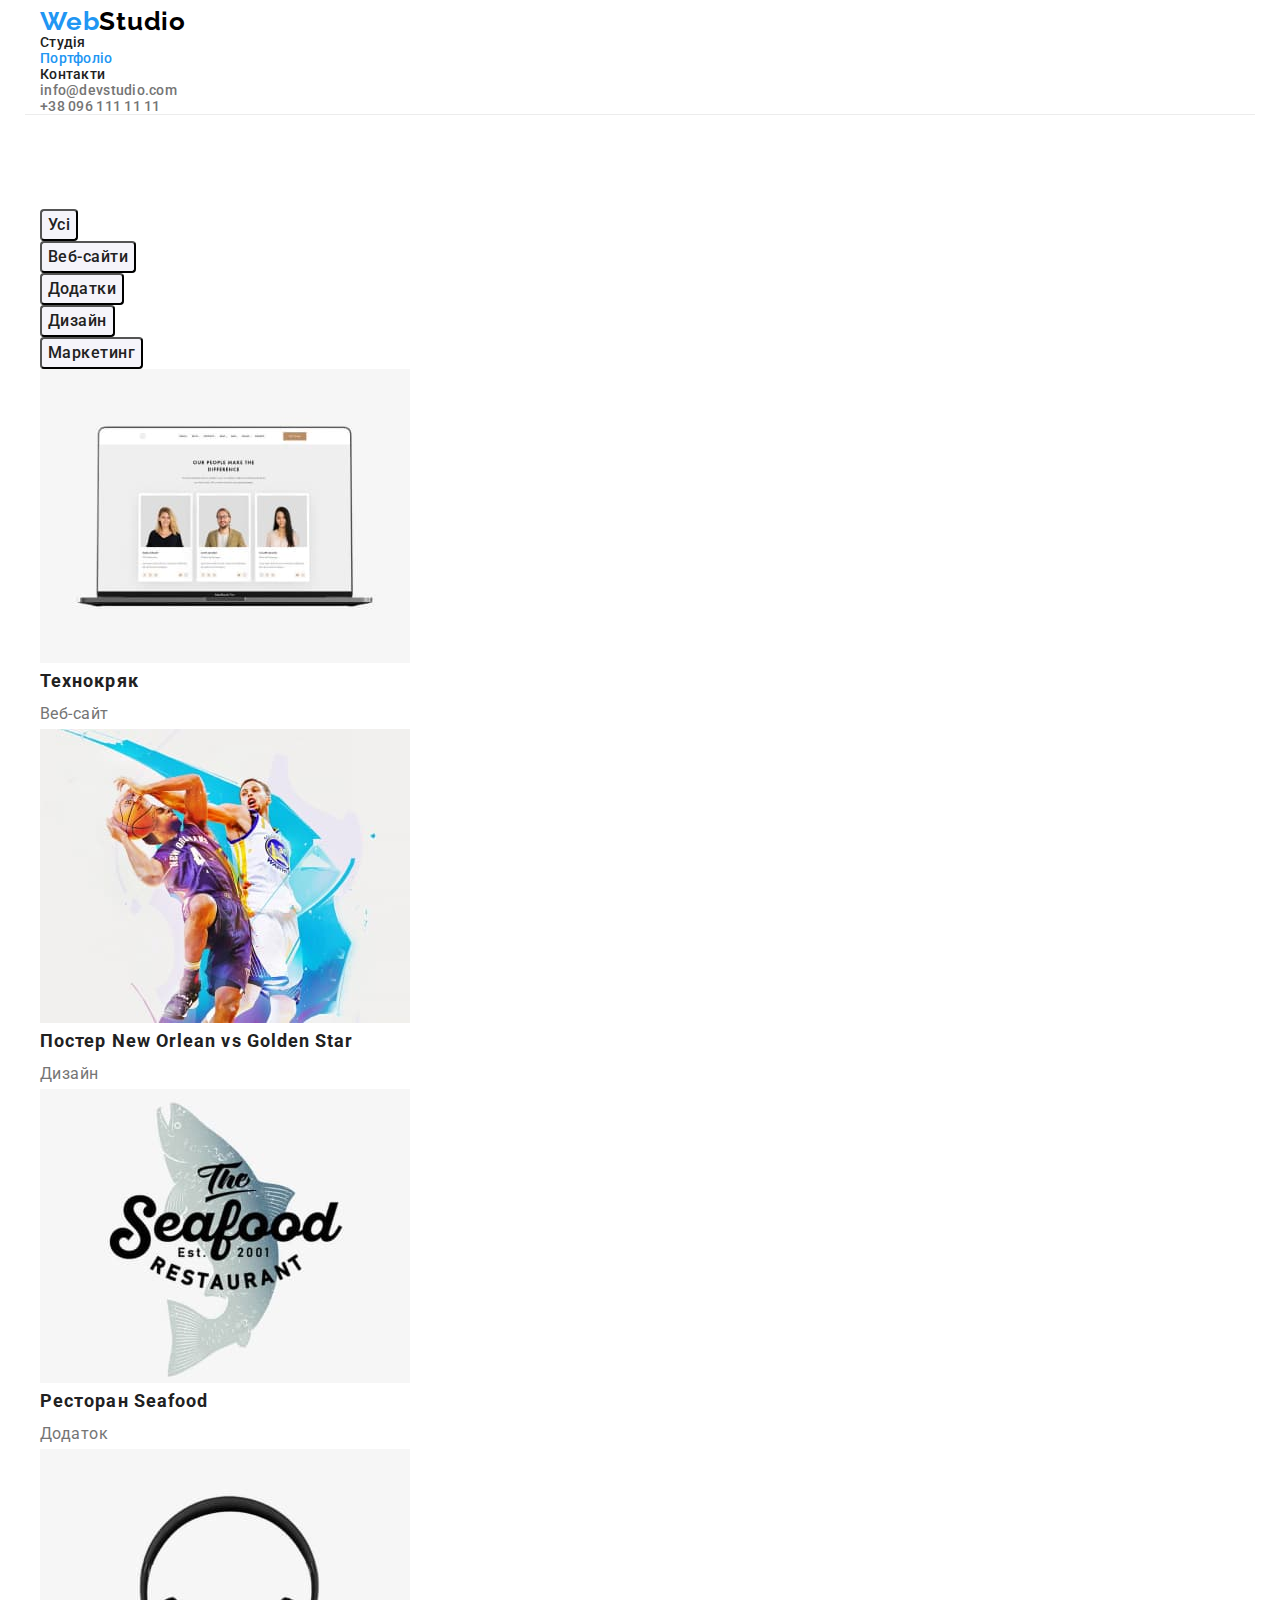
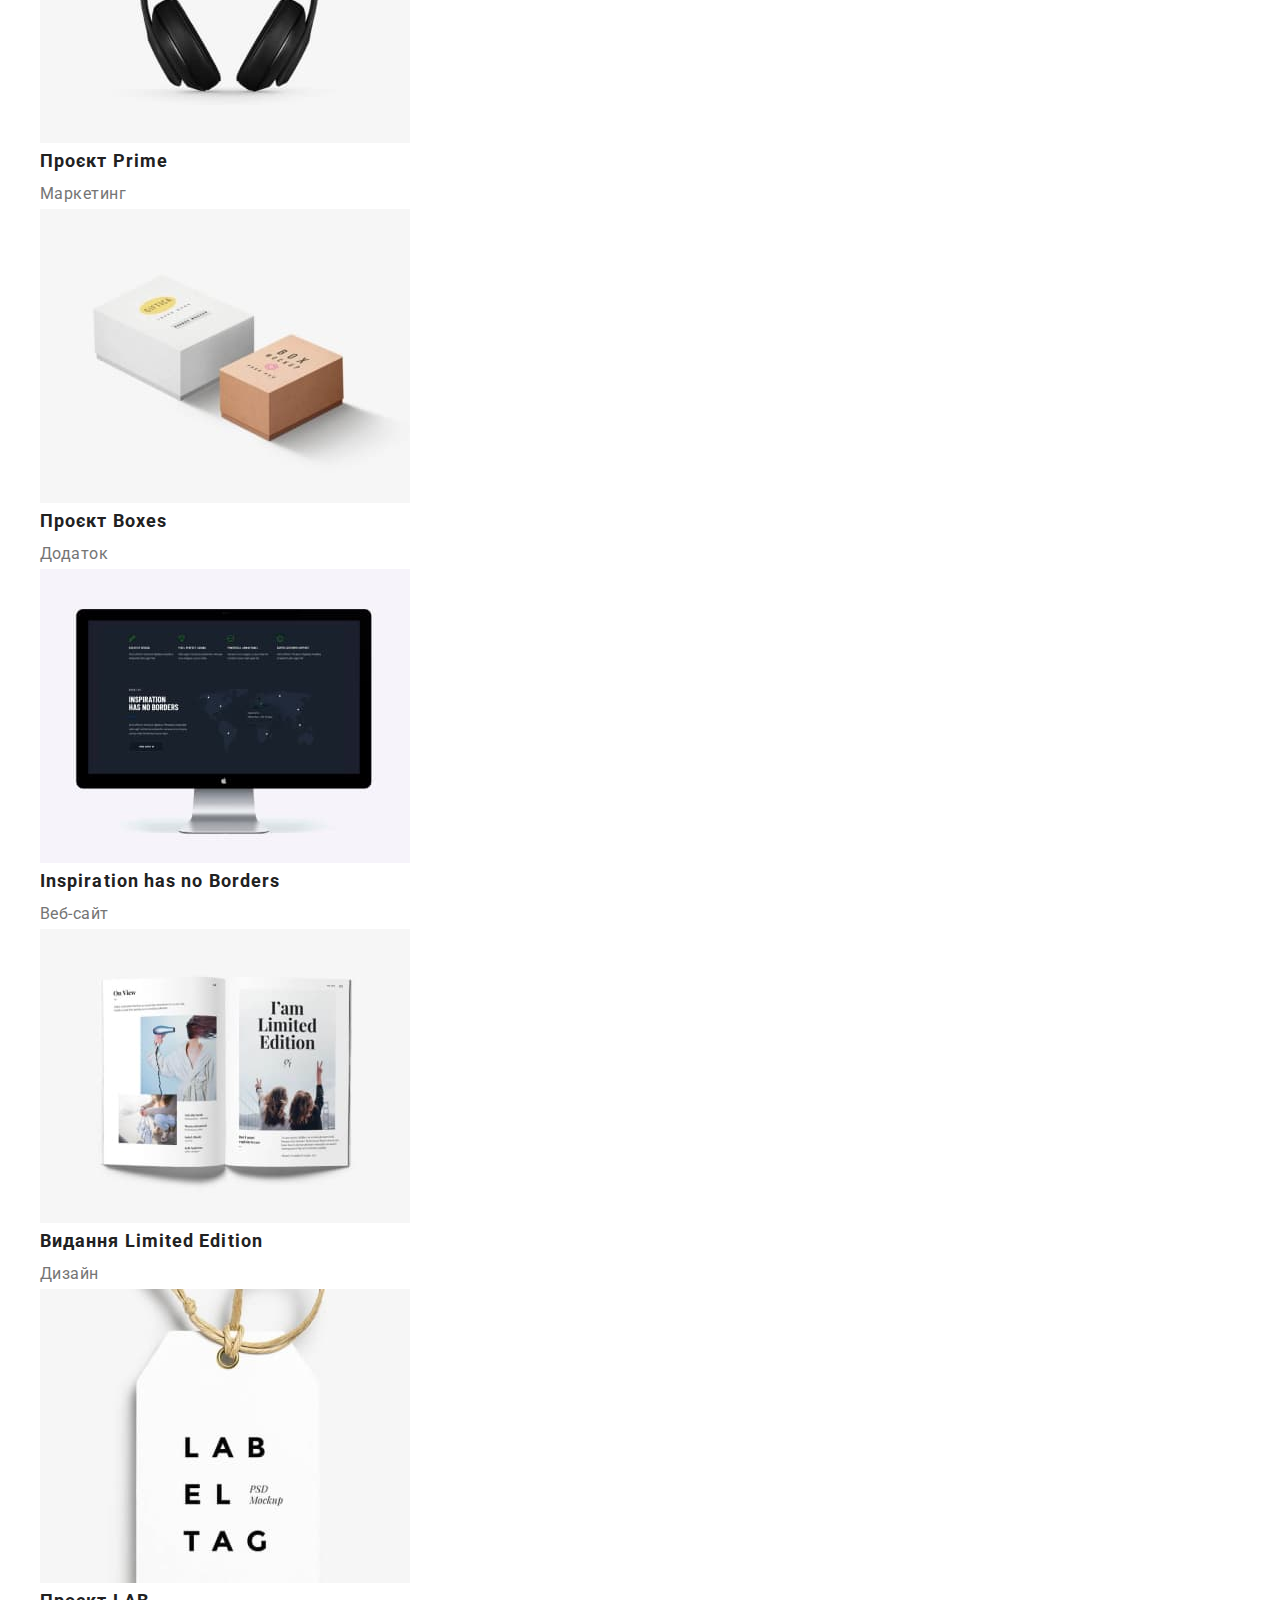
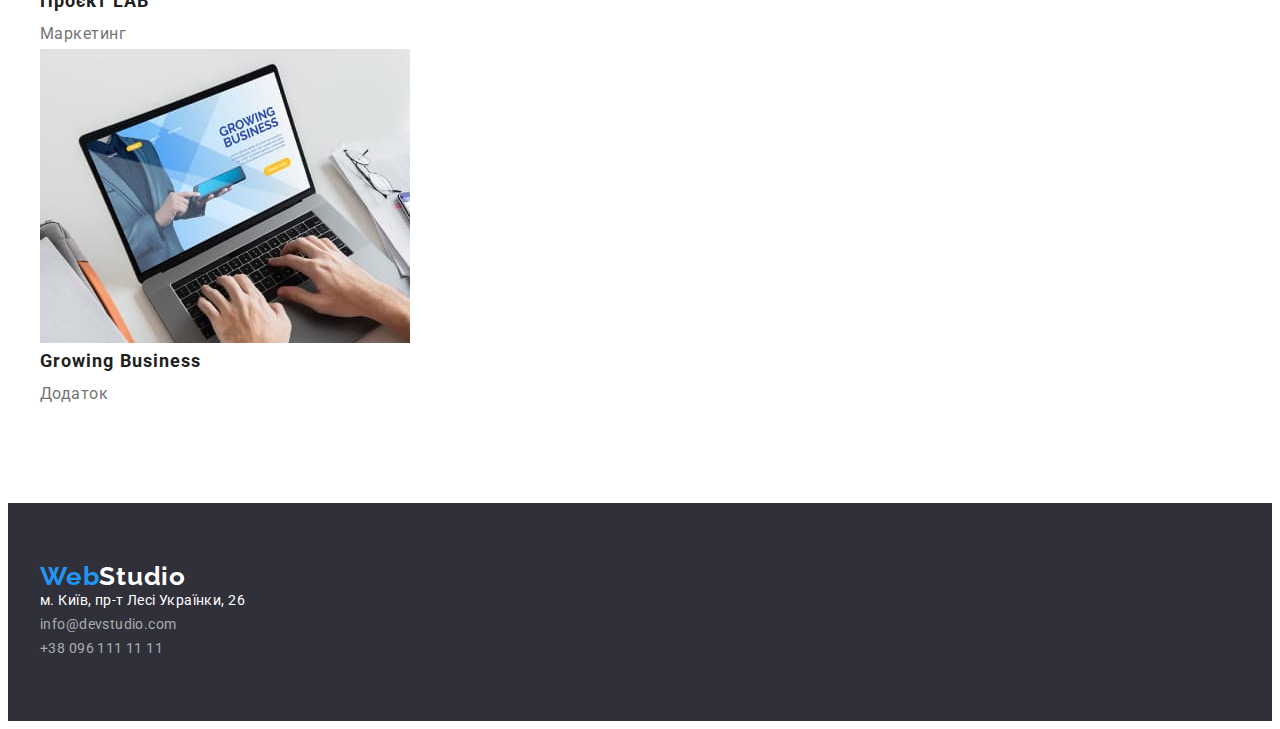
==== commit 65c689de: "Section class added" ====
--- a/portfolio.html
+++ b/portfolio.html
@@ -20,7 +20,7 @@
   <body>
     <!-- Header-->
     <header class="header">
-      <div class="container">
+      <div class="container container-header">
         <nav>
           <!--Logo-->
           <a href="./index.html" class="links-general header-logo-text"><span class="logo-text-accent">Web</span>Studio</a>
@@ -41,7 +41,7 @@
     <!-- Main content-->
     <main class="main-content">
       <!--Content section-->
-      <section class="porfolio-content">
+      <section class="section">
         <div class="container">
           <h1 hidden>Наші проєкти</h1>
           <!-- Content filter -->
--- a/css/styles.css
+++ b/css/styles.css
@@ -74,6 +74,10 @@
   margin: 0 auto;
   padding: 0 15px;
 }
+.section {
+  padding-top: 94px;
+  padding-bottom: 94px;
+}
 .section-header {
   font-weight: 700;
   font-size: 36px;
@@ -136,6 +140,9 @@
 /* Header */
 .header {
   background-color: var(--white);
+}
+.container-header {
+  border-bottom: 1px solid var(--color-divider-line);
 }
 .header-nav-link {
   font-weight: 500;
@@ -223,6 +230,9 @@
   color: var(--txt-paragraph-grey);
 }
 /* Projects */
+.projects {
+  padding-top: 0px;
+}
 /* Staff */
 .staff {
   background-color: var(--light-grey);
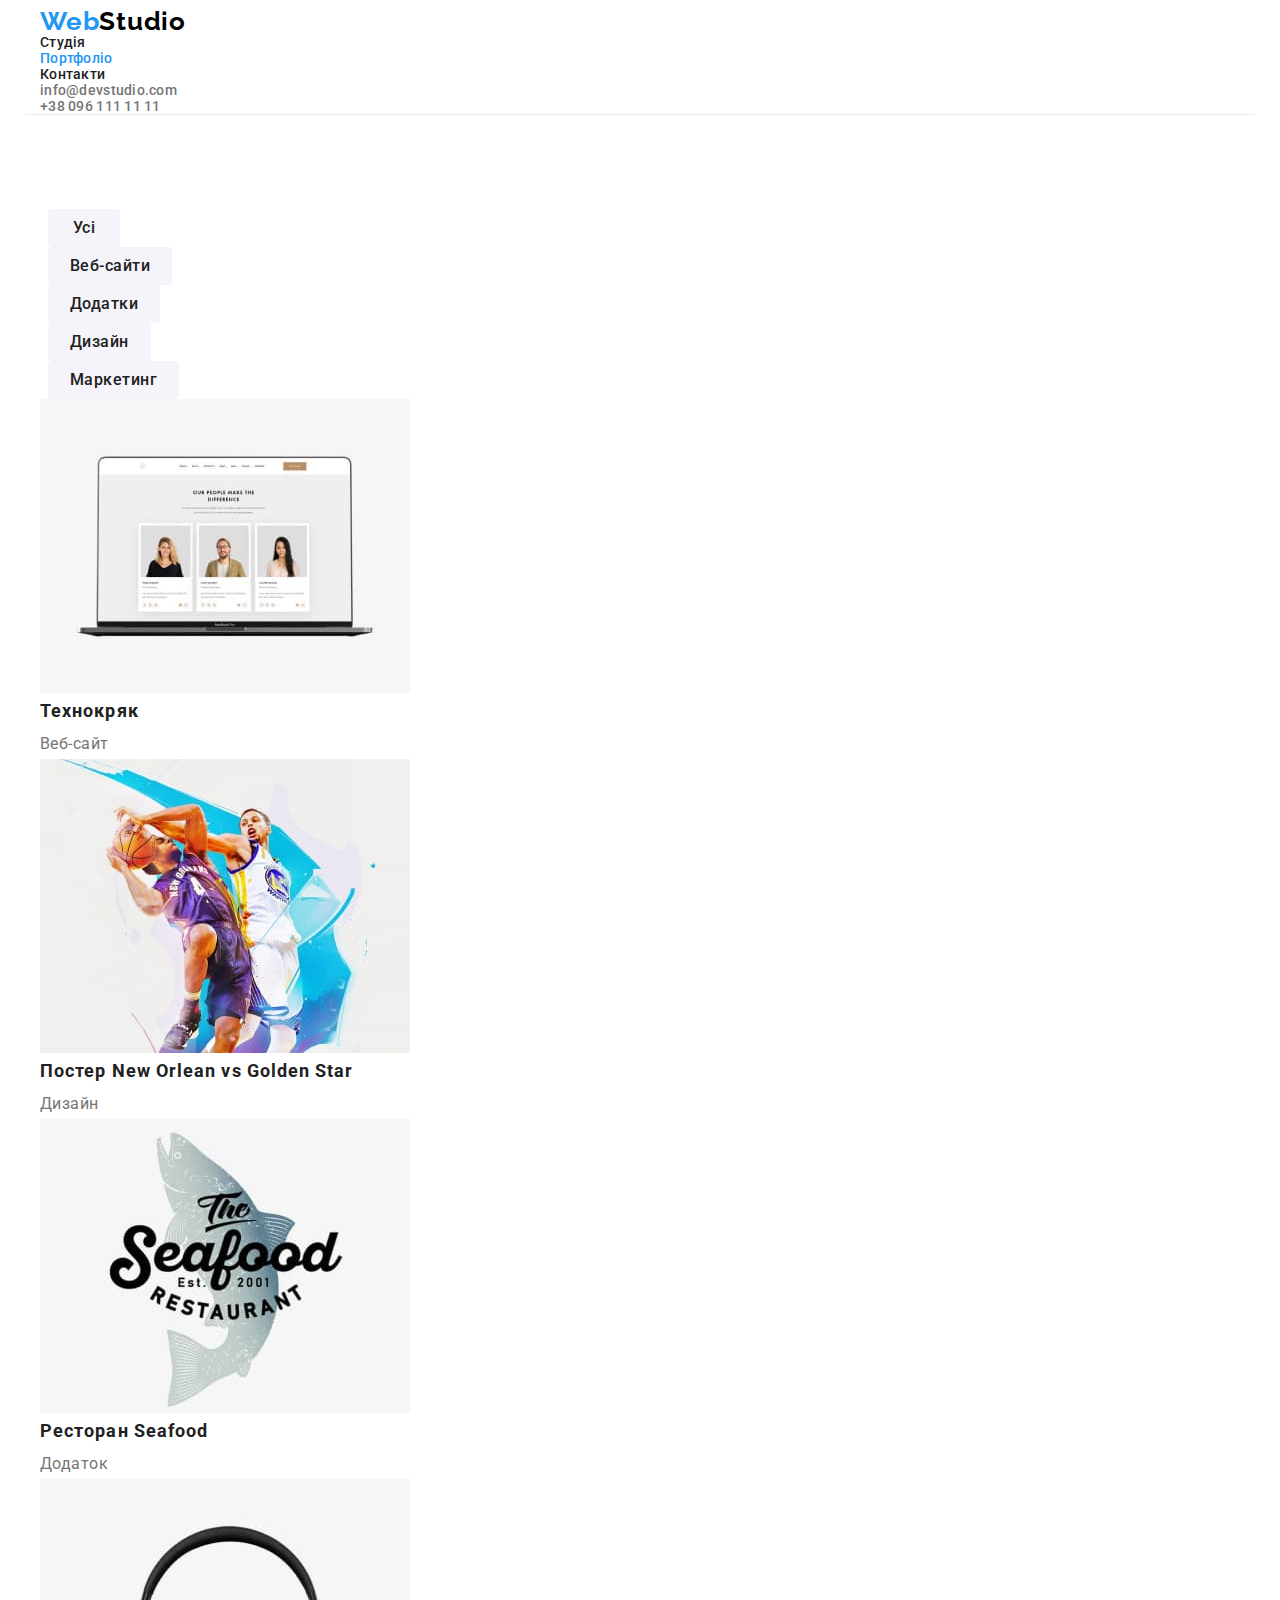
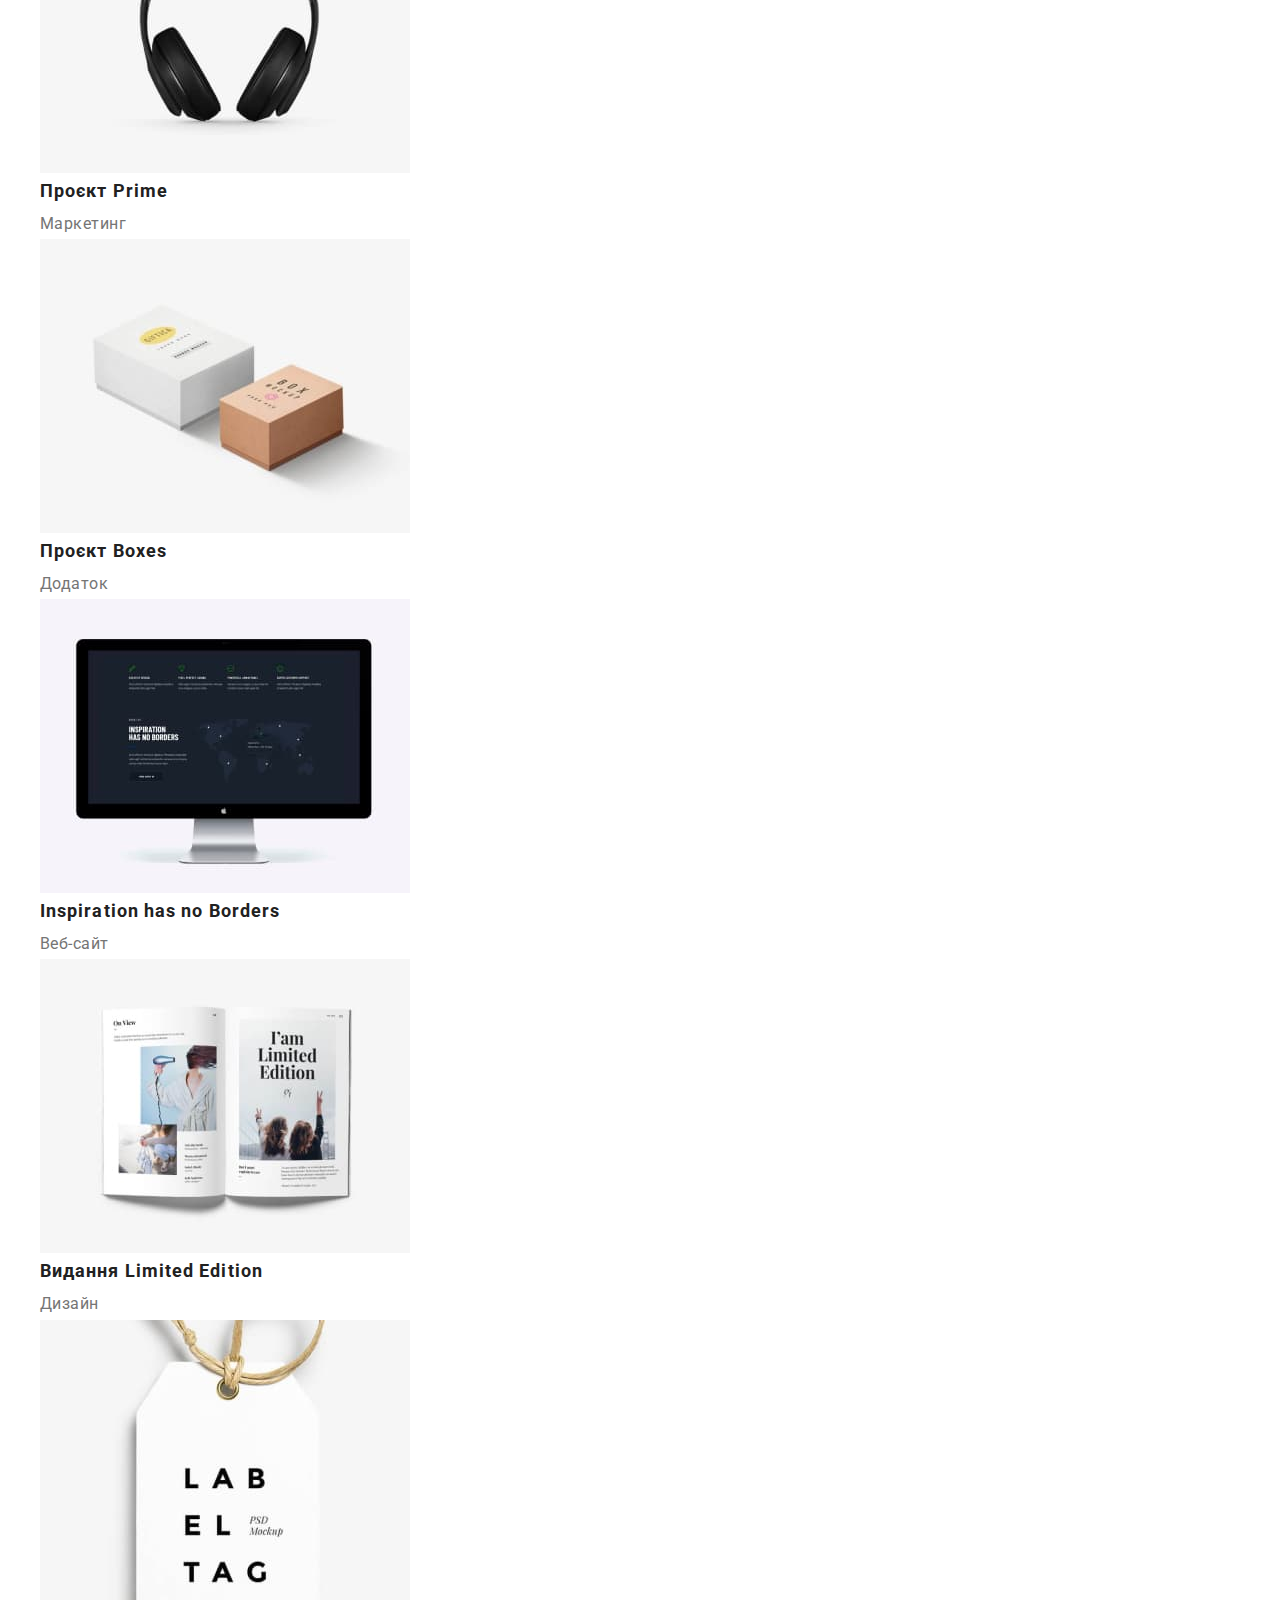
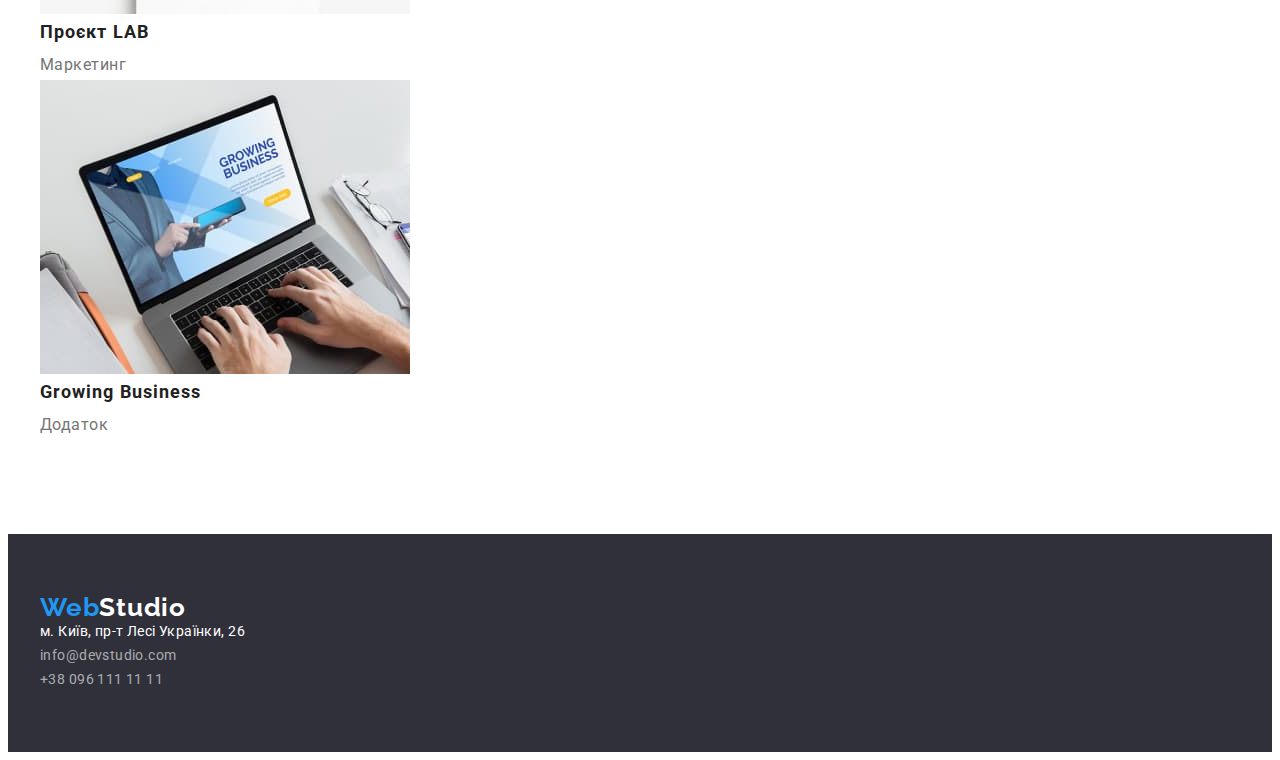
==== commit b52d2e96: "Filter buttons paddings added" ====
--- a/portfolio.html
+++ b/portfolio.html
@@ -46,7 +46,7 @@
           <h1 hidden>Наші проєкти</h1>
           <!-- Content filter -->
           <ul class="content-list-general portfolio-filter">
-            <li><button type="button" class="btn-general portfolio-filter-btn">Усі</button></li>
+            <li><button type="button" class="btn-general portfolio-filter-btn portfolio-filter-btn-1">Усі</button></li>
             <li><button type="button" class="btn-general portfolio-filter-btn">Веб-сайти</button></li>
             <li><button type="button" class="btn-general portfolio-filter-btn">Додатки</button></li>
             <li><button type="button" class="btn-general portfolio-filter-btn">Дизайн</button></li>
--- a/css/styles.css
+++ b/css/styles.css
@@ -203,17 +203,21 @@
   color: var(--white);
 }
 .hero-btn {
-  width: 216px;
-  height: 50px;
+  min-width: 216px;
+  min-height: 50px;
+  border: none;
   font-weight: 700;
   font-size: 16px;
   line-height: 1.88;
   letter-spacing: 0.06em;
   color: var(--white);
   background-color: var(--accent-blue);
+  margin-top: 30px;
+  margin-bottom: 12px;
 }
 .hero-btn:hover,
 .hero-btn:focus {
+  box-shadow: 0px 4px 4px rgba(0, 0, 0, 0.15);
   background-color: var(--bg-btn-active);
 }
 /* Priorities */
@@ -262,9 +266,23 @@
   color: var(--txt-paragraph-grey);
 }
 .portfolio-filter-btn {
-  font-weight: 500;
-  font-size: 16px;
-  line-height: 1.62;
-  text-align: center;
-  letter-spacing: 0.03em;
-}
+  font-family: inherit;
+  border: none;
+  padding: 6px 22px;
+  margin-left: 8px;
+  margin-right: 8px;
+  font-weight: 500;
+  font-size: 16px;
+  line-height: 1.625;
+  text-align: center;
+  letter-spacing: 0.03em;
+}
+.portfolio-filter-btn:hover,
+.portfolio-filter-btn:focus {
+  background: #2196f3;
+  box-shadow: 0px 3px 1px rgba(0, 0, 0, 0.1), 0px 1px 2px rgba(0, 0, 0, 0.08), 0px 2px 2px rgba(0, 0, 0, 0.12);
+}
+.portfolio-filter-btn-1 {
+  padding-left: 25px;
+  padding-right: 25px;
+}
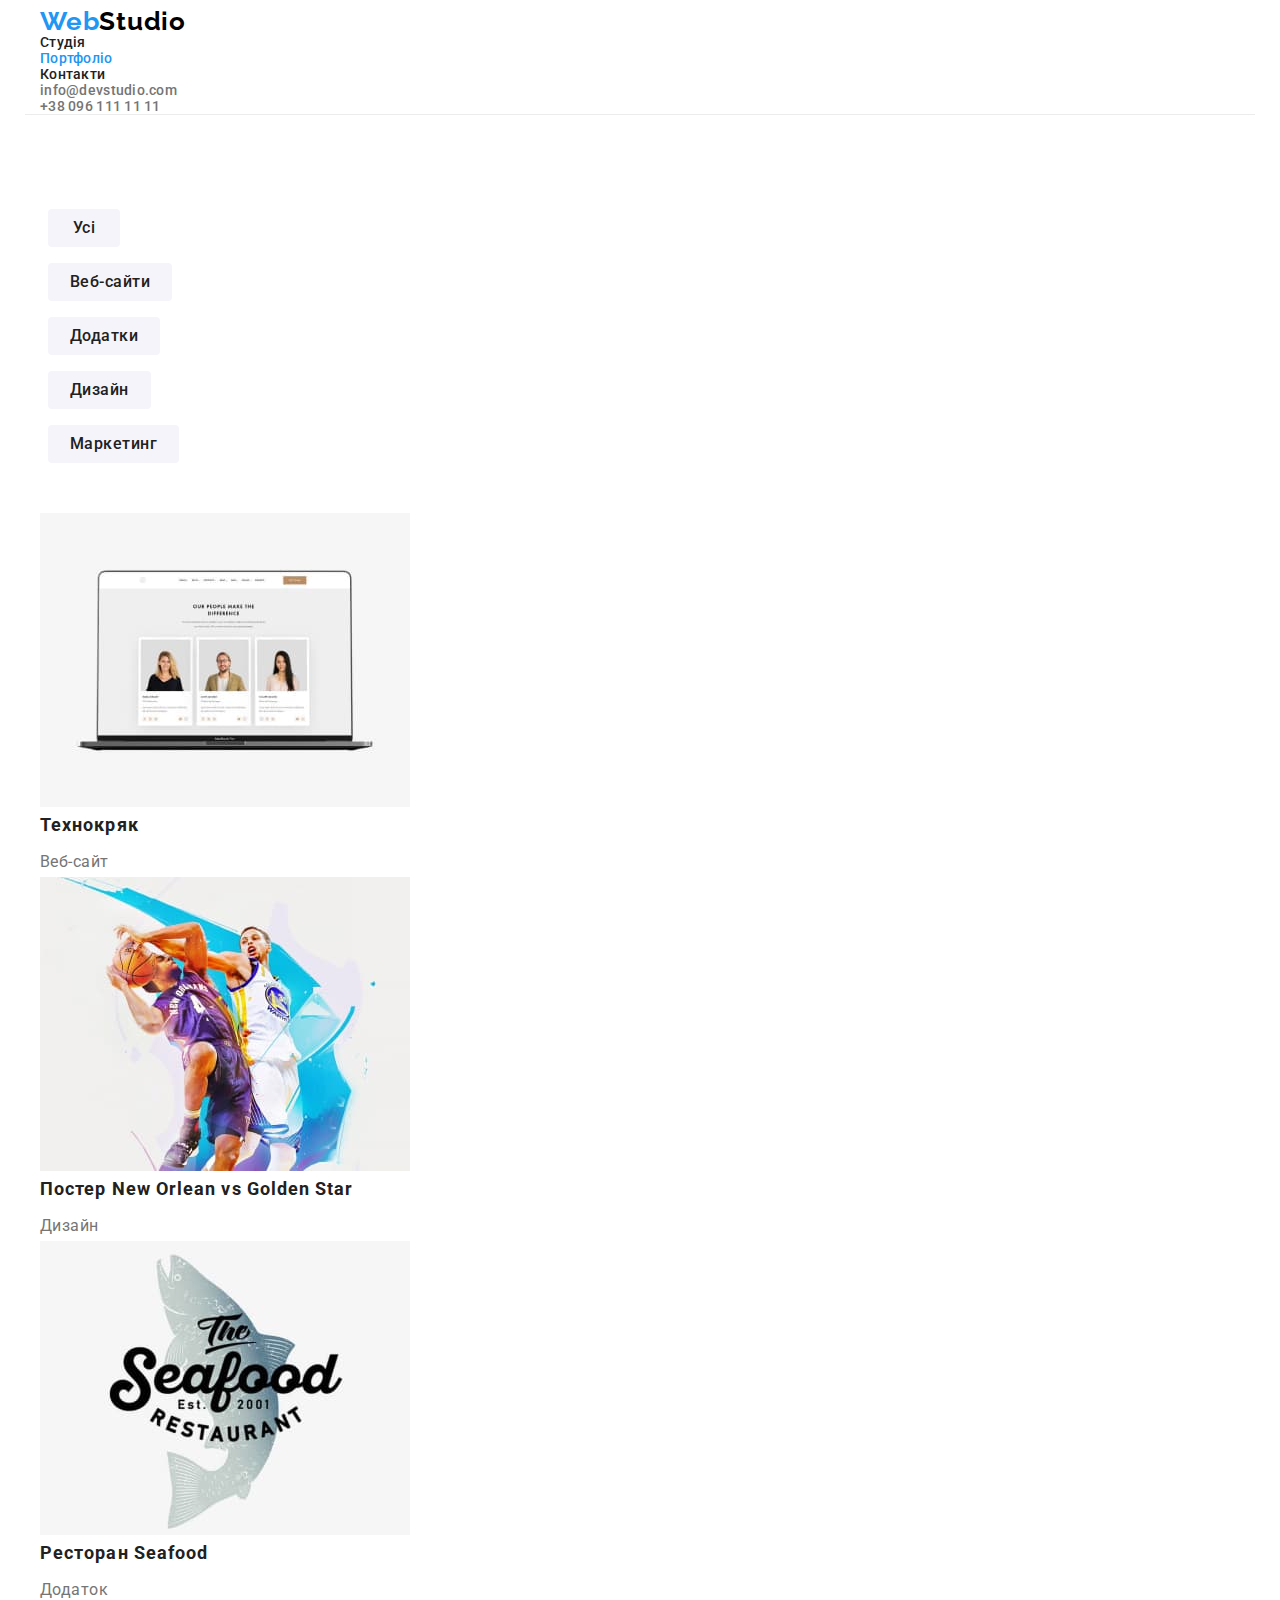
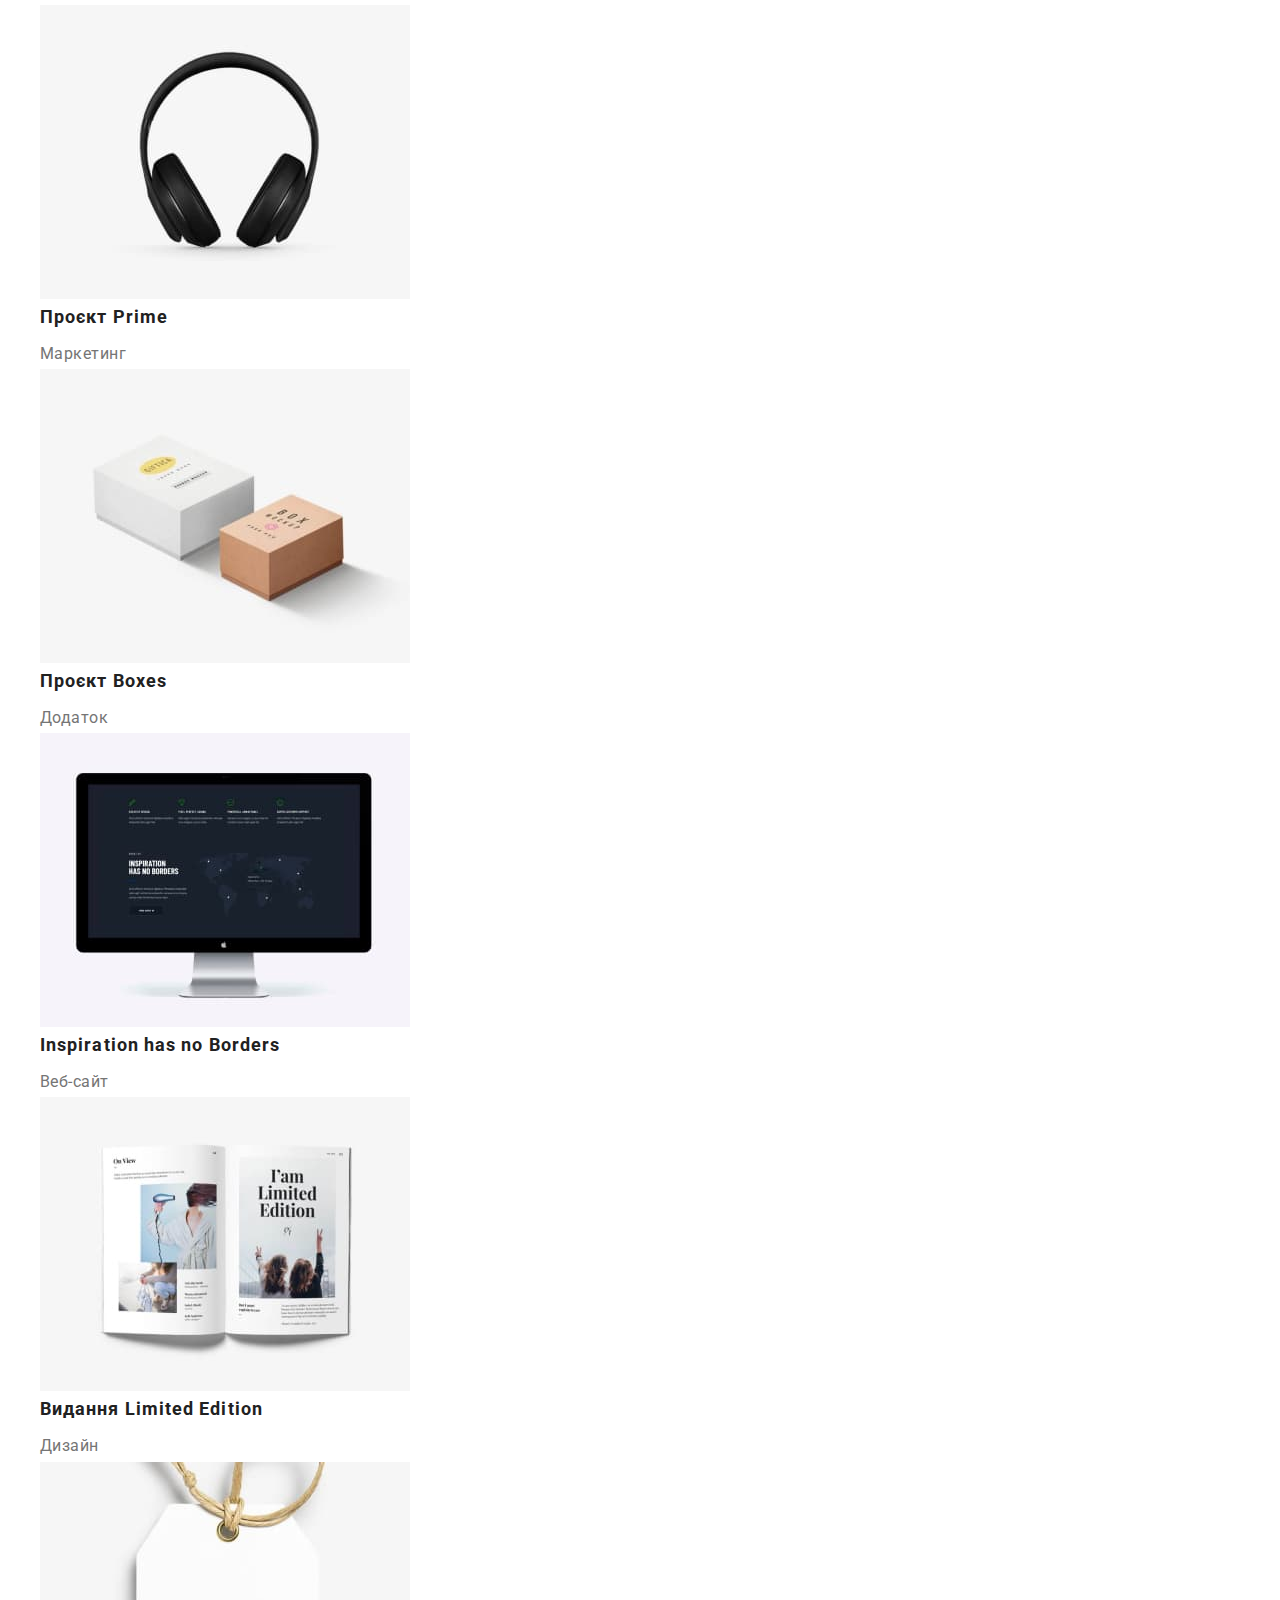
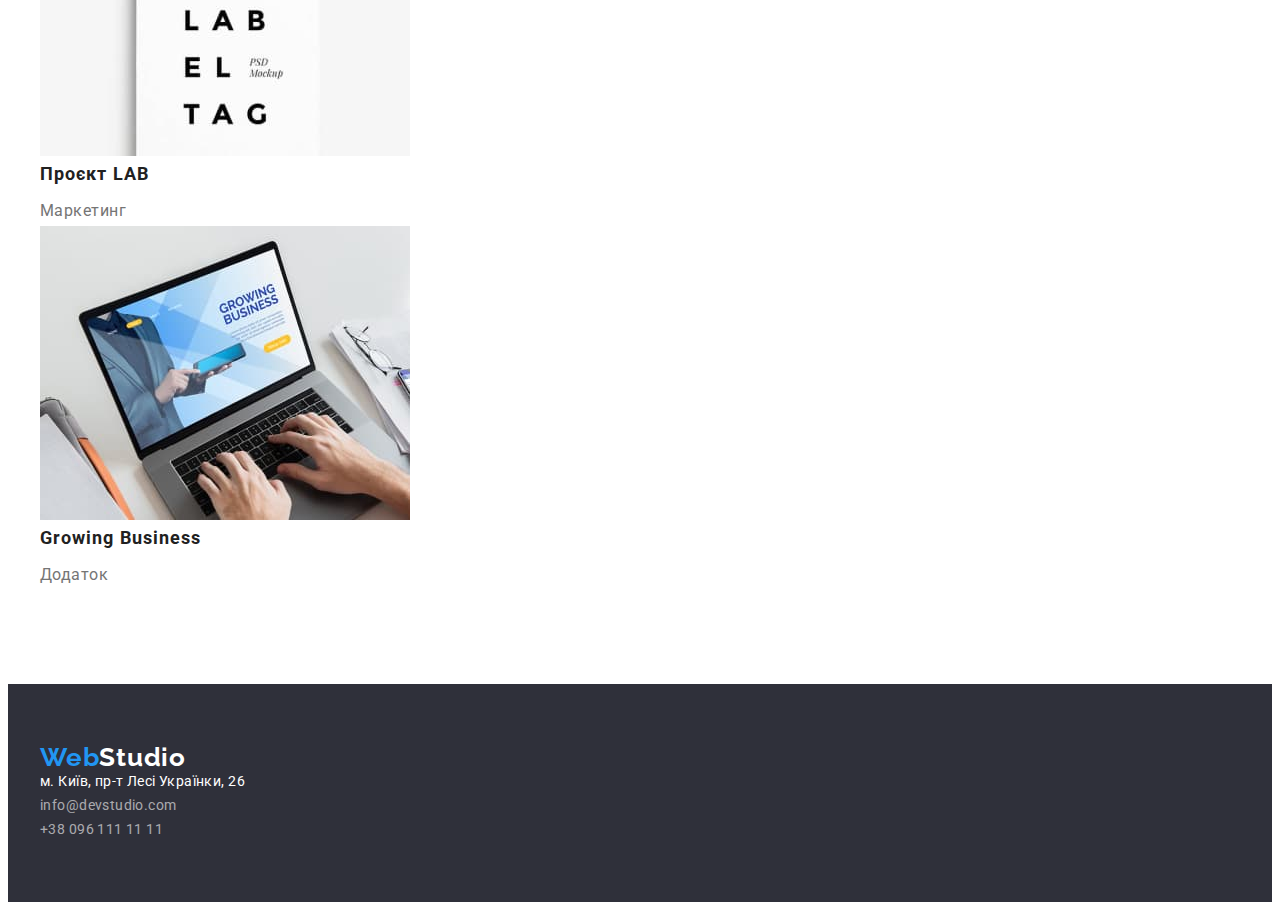
==== commit 14d45f13: "Filter btns` paddings added" ====
--- a/portfolio.html
+++ b/portfolio.html
@@ -45,13 +45,15 @@
         <div class="container">
           <h1 hidden>Наші проєкти</h1>
           <!-- Content filter -->
-          <ul class="content-list-general portfolio-filter">
-            <li><button type="button" class="btn-general portfolio-filter-btn portfolio-filter-btn-1">Усі</button></li>
-            <li><button type="button" class="btn-general portfolio-filter-btn">Веб-сайти</button></li>
-            <li><button type="button" class="btn-general portfolio-filter-btn">Додатки</button></li>
-            <li><button type="button" class="btn-general portfolio-filter-btn">Дизайн</button></li>
-            <li><button type="button" class="btn-general portfolio-filter-btn">Маркетинг</button></li>
-          </ul>
+          <div class="filter-btn-wrapper">
+            <ul class="content-list-general portfolio-filter">
+              <li><button type="button" class="btn-general portfolio-filter-btn portfolio-filter-btn-1">Усі</button></li>
+              <li><button type="button" class="btn-general portfolio-filter-btn">Веб-сайти</button></li>
+              <li><button type="button" class="btn-general portfolio-filter-btn">Додатки</button></li>
+              <li><button type="button" class="btn-general portfolio-filter-btn">Дизайн</button></li>
+              <li><button type="button" class="btn-general portfolio-filter-btn">Маркетинг</button></li>
+            </ul>
+          </div>
           <!-- Projects display -->
           <ul class="content-list-general portfolio-list">
             <!-- Технокряк -->
--- a/css/styles.css
+++ b/css/styles.css
@@ -84,6 +84,7 @@
   line-height: 1.16;
   text-align: center;
   letter-spacing: 0.03em;
+  padding-bottom: 50px;
 }
 .content-list-general {
   list-style: none;
@@ -185,15 +186,14 @@
 /* Hero */
 .hero-section {
   background-color: var(--bg-footer);
-  display: flex;
-  justify-content: center;
   padding-top: 200px;
-  padding-bottom: 280px;
-}
-/* .hero-content-wrapper {
+  padding-bottom: 188px;
+  text-align: center;
+}
+.hero-container {
   width: 696px;
-  text-align: center;
-} */
+  margin: 0 auto;
+}
 .hero-header {
   font-weight: 900;
   font-size: 44px;
@@ -201,19 +201,20 @@
   letter-spacing: 0.06em;
   text-transform: uppercase;
   color: var(--white);
+  margin-bottom: 30px;
 }
 .hero-btn {
   min-width: 216px;
   min-height: 50px;
   border: none;
+  padding: 10px 32px;
+  margin-bottom: 12px;
   font-weight: 700;
   font-size: 16px;
   line-height: 1.88;
   letter-spacing: 0.06em;
   color: var(--white);
   background-color: var(--accent-blue);
-  margin-top: 30px;
-  margin-bottom: 12px;
 }
 .hero-btn:hover,
 .hero-btn:focus {
@@ -226,6 +227,7 @@
   font-size: 14px;
   letter-spacing: 0.03em;
   text-transform: uppercase;
+  margin-bottom: 10px;
 }
 .priorities-list-item p {
   font-size: 14px;
@@ -245,6 +247,7 @@
   font-weight: 500;
   font-size: 16px;
   letter-spacing: 0.03em;
+  margin-bottom: 10px;
 }
 .staff-list-item p {
   font-size: 16px;
@@ -258,6 +261,7 @@
   font-size: 18px;
   line-height: 2;
   letter-spacing: 0.06em;
+  margin-bottom: 4px;
 }
 .portfolio-list-item p {
   font-size: 16px;
@@ -265,8 +269,10 @@
   letter-spacing: 0.03em;
   color: var(--txt-paragraph-grey);
 }
+.filter-btn-wrapper {
+  padding-bottom: 34px;
+}
 .portfolio-filter-btn {
-  font-family: inherit;
   border: none;
   padding: 6px 22px;
   margin-left: 8px;
@@ -274,8 +280,8 @@
   font-weight: 500;
   font-size: 16px;
   line-height: 1.625;
-  text-align: center;
-  letter-spacing: 0.03em;
+  letter-spacing: 0.03em;
+  margin-bottom: 16px;
 }
 .portfolio-filter-btn:hover,
 .portfolio-filter-btn:focus {
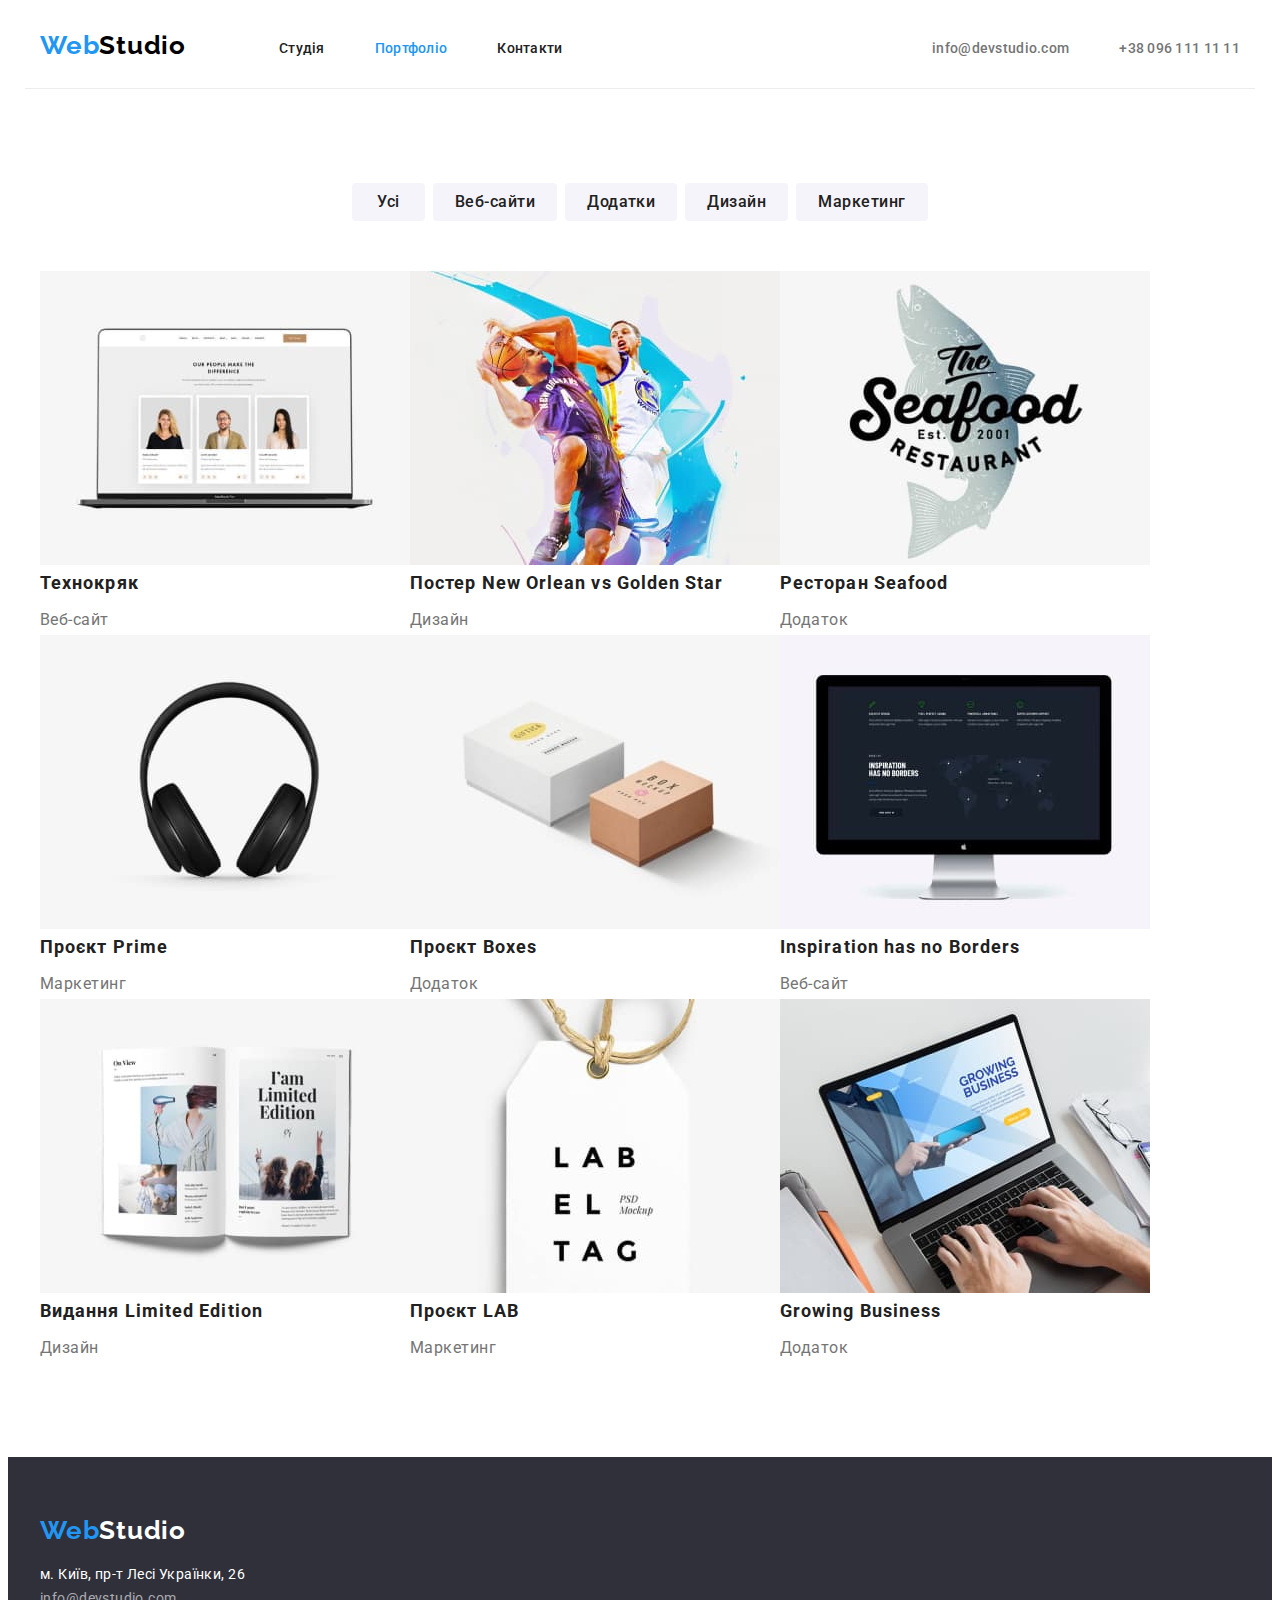
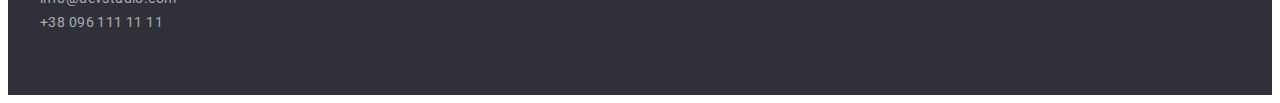
==== commit 42553b07: "Potfolio page edited" ====
--- a/portfolio.html
+++ b/portfolio.html
@@ -23,11 +23,11 @@
       <div class="container container-header">
         <nav>
           <!--Logo-->
-          <a href="./index.html" class="links-general header-logo-text"><span class="logo-text-accent">Web</span>Studio</a>
+          <a href="./index.html" class="links-general header-logo-link"><span class="logo-text-accent">Web</span>Studio</a>
           <!--Browser-->
-          <ul class="content-list-general header-nav-link-list">
+          <ul class="content-list-general">
             <li><a href="./index.html" class="links-general links-selection header-nav-link">Студія</a></li>
-            <li><a href="portfolio.html" class="links-general links-selection header-nav-link selected-link">Портфоліо</a></li>
+            <li><a href="./portfolio.html" class="links-general links-selection header-nav-link selected-link">Портфоліо</a></li>
             <li><a href="#" class="links-general links-selection header-nav-link">Контакти</a></li>
           </ul>
         </nav>
@@ -46,12 +46,14 @@
           <h1 hidden>Наші проєкти</h1>
           <!-- Content filter -->
           <div class="filter-btn-wrapper">
-            <ul class="content-list-general portfolio-filter">
-              <li><button type="button" class="btn-general portfolio-filter-btn portfolio-filter-btn-1">Усі</button></li>
-              <li><button type="button" class="btn-general portfolio-filter-btn">Веб-сайти</button></li>
-              <li><button type="button" class="btn-general portfolio-filter-btn">Додатки</button></li>
-              <li><button type="button" class="btn-general portfolio-filter-btn">Дизайн</button></li>
-              <li><button type="button" class="btn-general portfolio-filter-btn">Маркетинг</button></li>
+            <ul class="content-list-general portfolio-filter-list">
+              <li class="portfolio-filter-list-item">
+                <button type="button" class="btn-general portfolio-filter-btn portfolio-filter-btn-1">Усі</button>
+              </li>
+              <li class="portfolio-filter-list-item"><button type="button" class="btn-general portfolio-filter-btn">Веб-сайти</button></li>
+              <li class="portfolio-filter-list-item"><button type="button" class="btn-general portfolio-filter-btn">Додатки</button></li>
+              <li class="portfolio-filter-list-item"><button type="button" class="btn-general portfolio-filter-btn">Дизайн</button></li>
+              <li class="portfolio-filter-list-item"><button type="button" class="btn-general portfolio-filter-btn">Маркетинг</button></li>
             </ul>
           </div>
           <!-- Projects display -->
--- a/css/styles.css
+++ b/css/styles.css
@@ -79,12 +79,12 @@
   padding-bottom: 94px;
 }
 .section-header {
+  padding-bottom: 50px;
   font-weight: 700;
   font-size: 36px;
   line-height: 1.16;
   text-align: center;
   letter-spacing: 0.03em;
-  padding-bottom: 50px;
 }
 .content-list-general {
   list-style: none;
@@ -116,7 +116,11 @@
 }
 
 /* Logo styles */
-.header-logo-text {
+.header-logo-link {
+  display: block;
+  padding-top: 24px;
+  padding-bottom: 25px;
+  margin-right: 93px;
   font-family: "Raleway";
   font-weight: 700;
   font-size: 26px;
@@ -124,6 +128,8 @@
   color: var(--txt-logo-black);
 }
 .footer-logo-text {
+  display: inline-block;
+  margin-bottom: 20px;
   font-family: "Raleway";
   font-weight: 700;
   font-size: 26px;
@@ -143,17 +149,37 @@
   background-color: var(--white);
 }
 .container-header {
+  display: flex;
+  align-items: center;
   border-bottom: 1px solid var(--color-divider-line);
 }
+.container-header nav,
+.container-header ul {
+  display: flex;
+}
+.container-header ul li:not(:last-child) {
+  margin-right: 50px;
+}
+.container-header > ul {
+  margin-left: auto;
+}
 .header-nav-link {
+  display: block;
+  padding-top: 32px;
+  padding-bottom: 32px;
   font-weight: 500;
   font-size: 14px;
+  line-height: 1.143;
   letter-spacing: 0.02em;
   color: var(--txt-main);
 }
 .header-adress-link {
+  display: block;
+  padding-top: 32px;
+  padding-bottom: 32px;
   font-weight: 500;
   font-size: 14px;
+  line-height: 1.143;
   letter-spacing: 0.02em;
   color: var(--txt-paragraph-grey);
 }
@@ -162,9 +188,9 @@
 }
 /* Footer */
 .footer {
-  background-color: var(--bg-footer);
   padding-top: 60px;
   padding-bottom: 60px;
+  background-color: var(--bg-footer);
 }
 .footer-content-list {
   font-style: normal;
@@ -185,9 +211,9 @@
 
 /* Hero */
 .hero-section {
-  background-color: var(--bg-footer);
   padding-top: 200px;
   padding-bottom: 188px;
+  background-color: var(--bg-footer);
   text-align: center;
 }
 .hero-container {
@@ -195,13 +221,13 @@
   margin: 0 auto;
 }
 .hero-header {
+  margin-bottom: 30px;
   font-weight: 900;
   font-size: 44px;
   line-height: 1.36;
   letter-spacing: 0.06em;
   text-transform: uppercase;
   color: var(--white);
-  margin-bottom: 30px;
 }
 .hero-btn {
   min-width: 216px;
@@ -209,12 +235,12 @@
   border: none;
   padding: 10px 32px;
   margin-bottom: 12px;
+  background-color: var(--accent-blue);
   font-weight: 700;
   font-size: 16px;
   line-height: 1.88;
   letter-spacing: 0.06em;
   color: var(--white);
-  background-color: var(--accent-blue);
 }
 .hero-btn:hover,
 .hero-btn:focus {
@@ -222,12 +248,22 @@
   background-color: var(--bg-btn-active);
 }
 /* Priorities */
+.priorities-list {
+  display: flex;
+  flex-wrap: wrap;
+}
+.priorities-list-item {
+  width: 270px;
+}
+.priorities-list-item + .priorities-list-item {
+  margin-left: 30px;
+}
 .priorities-list-item > h3 {
+  margin-bottom: 10px;
   font-weight: 700;
   font-size: 14px;
   letter-spacing: 0.03em;
   text-transform: uppercase;
-  margin-bottom: 10px;
 }
 .priorities-list-item p {
   font-size: 14px;
@@ -239,15 +275,35 @@
 .projects {
   padding-top: 0px;
 }
+.projects-list {
+  display: flex;
+  flex-wrap: wrap;
+}
+.projects-list-item {
+  width: 370px;
+}
+.projects-list-item + .projects-list-item {
+  margin-left: 30px;
+}
 /* Staff */
 .staff {
   background-color: var(--light-grey);
 }
+.staff-list {
+  display: flex;
+  flex-wrap: wrap;
+}
+.staff-list-item {
+  width: 270px;
+}
+.staff-list-item + .staff-list-item {
+  margin-left: 30px;
+}
 .staff-list-item > h3 {
+  margin-bottom: 10px;
   font-weight: 500;
   font-size: 16px;
   letter-spacing: 0.03em;
-  margin-bottom: 10px;
 }
 .staff-list-item p {
   font-size: 16px;
@@ -256,12 +312,56 @@
 }
 
 /* PORTFOLIO PAGE */
+
+/* Portfolio filter buttons */
+
+.filter-btn-wrapper {
+  margin-bottom: 34px;
+}
+.portfolio-filter-list {
+  display: flex;
+  flex-wrap: wrap;
+  justify-content: center;
+}
+.portfolio-filter-list-item {
+  margin-bottom: 16px;
+}
+.portfolio-filter-list-item + .portfolio-filter-list-item {
+  margin-left: 8px;
+}
+.portfolio-filter-btn {
+  padding: 6px 22px;
+
+  border: none;
+  font-weight: 500;
+  font-size: 16px;
+  line-height: 1.625;
+  letter-spacing: 0.03em;
+}
+.portfolio-filter-btn:hover,
+.portfolio-filter-btn:focus {
+  background-color: #2196f3;
+  box-shadow: 0px 3px 1px rgba(0, 0, 0, 0.1), 0px 1px 2px rgba(0, 0, 0, 0.08), 0px 2px 2px rgba(0, 0, 0, 0.12);
+}
+.portfolio-filter-btn-1 {
+  padding-left: 25px;
+  padding-right: 25px;
+}
+/* Portfolio main content */
+
+.portfolio-list {
+  display: flex;
+  flex-wrap: wrap;
+}
+.portfolio-list-item {
+  width: 370px;
+}
 .portfolio-list-item h2 {
+  margin-bottom: 4px;
   font-weight: 700;
   font-size: 18px;
   line-height: 2;
   letter-spacing: 0.06em;
-  margin-bottom: 4px;
 }
 .portfolio-list-item p {
   font-size: 16px;
@@ -269,26 +369,3 @@
   letter-spacing: 0.03em;
   color: var(--txt-paragraph-grey);
 }
-.filter-btn-wrapper {
-  padding-bottom: 34px;
-}
-.portfolio-filter-btn {
-  border: none;
-  padding: 6px 22px;
-  margin-left: 8px;
-  margin-right: 8px;
-  font-weight: 500;
-  font-size: 16px;
-  line-height: 1.625;
-  letter-spacing: 0.03em;
-  margin-bottom: 16px;
-}
-.portfolio-filter-btn:hover,
-.portfolio-filter-btn:focus {
-  background: #2196f3;
-  box-shadow: 0px 3px 1px rgba(0, 0, 0, 0.1), 0px 1px 2px rgba(0, 0, 0, 0.08), 0px 2px 2px rgba(0, 0, 0, 0.12);
-}
-.portfolio-filter-btn-1 {
-  padding-left: 25px;
-  padding-right: 25px;
-}
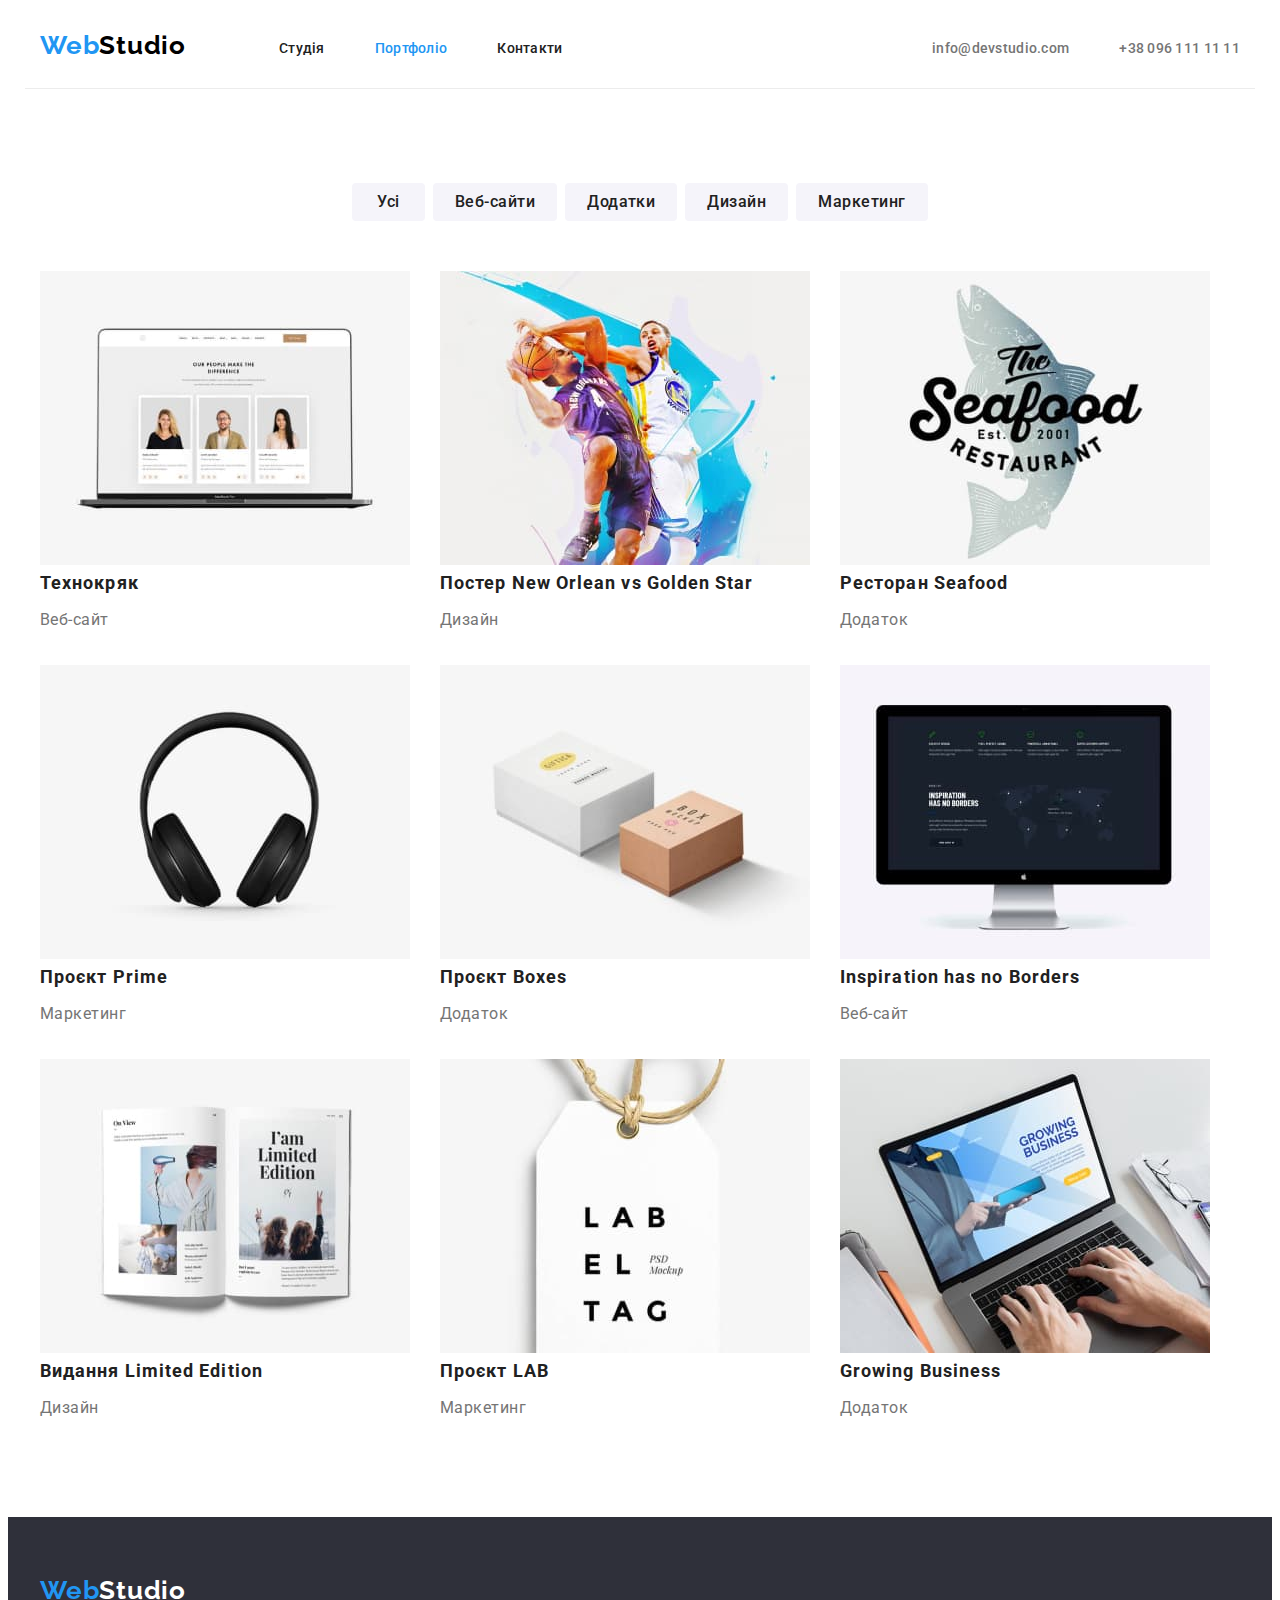
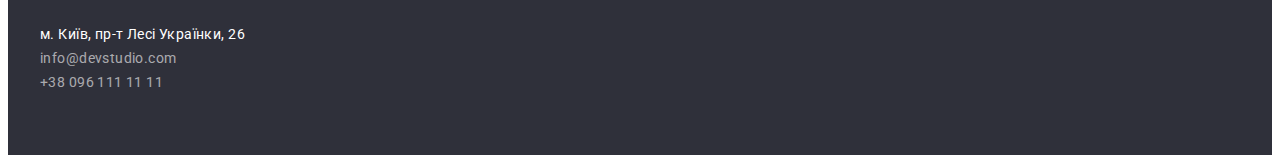
==== commit f66d02b7: "Portfolio items` margin fixed" ====
--- a/portfolio.html
+++ b/portfolio.html
@@ -45,17 +45,15 @@
         <div class="container">
           <h1 hidden>Наші проєкти</h1>
           <!-- Content filter -->
-          <div class="filter-btn-wrapper">
-            <ul class="content-list-general portfolio-filter-list">
-              <li class="portfolio-filter-list-item">
-                <button type="button" class="btn-general portfolio-filter-btn portfolio-filter-btn-1">Усі</button>
-              </li>
-              <li class="portfolio-filter-list-item"><button type="button" class="btn-general portfolio-filter-btn">Веб-сайти</button></li>
-              <li class="portfolio-filter-list-item"><button type="button" class="btn-general portfolio-filter-btn">Додатки</button></li>
-              <li class="portfolio-filter-list-item"><button type="button" class="btn-general portfolio-filter-btn">Дизайн</button></li>
-              <li class="portfolio-filter-list-item"><button type="button" class="btn-general portfolio-filter-btn">Маркетинг</button></li>
-            </ul>
-          </div>
+          <ul class="content-list-general portfolio-filter-list">
+            <li class="portfolio-filter-list-item">
+              <button type="button" class="btn-general portfolio-filter-btn portfolio-filter-btn-1">Усі</button>
+            </li>
+            <li class="portfolio-filter-list-item"><button type="button" class="btn-general portfolio-filter-btn">Веб-сайти</button></li>
+            <li class="portfolio-filter-list-item"><button type="button" class="btn-general portfolio-filter-btn">Додатки</button></li>
+            <li class="portfolio-filter-list-item"><button type="button" class="btn-general portfolio-filter-btn">Дизайн</button></li>
+            <li class="portfolio-filter-list-item"><button type="button" class="btn-general portfolio-filter-btn">Маркетинг</button></li>
+          </ul>
           <!-- Projects display -->
           <ul class="content-list-general portfolio-list">
             <!-- Технокряк -->
--- a/css/styles.css
+++ b/css/styles.css
@@ -314,24 +314,17 @@
 /* PORTFOLIO PAGE */
 
 /* Portfolio filter buttons */
-
-.filter-btn-wrapper {
-  margin-bottom: 34px;
-}
 .portfolio-filter-list {
+  margin-bottom: 50px;
   display: flex;
   flex-wrap: wrap;
   justify-content: center;
-}
-.portfolio-filter-list-item {
-  margin-bottom: 16px;
 }
 .portfolio-filter-list-item + .portfolio-filter-list-item {
   margin-left: 8px;
 }
 .portfolio-filter-btn {
   padding: 6px 22px;
-
   border: none;
   font-weight: 500;
   font-size: 16px;
@@ -355,6 +348,14 @@
 }
 .portfolio-list-item {
   width: 370px;
+  margin-bottom: 30px;
+  margin-right: 30px;
+}
+.portfolio-list-item:nth-child(3n) {
+  margin-right: 0;
+}
+.portfolio-list-item:nth-last-child(-n + 3) {
+  margin-bottom: 0;
 }
 .portfolio-list-item h2 {
   margin-bottom: 4px;
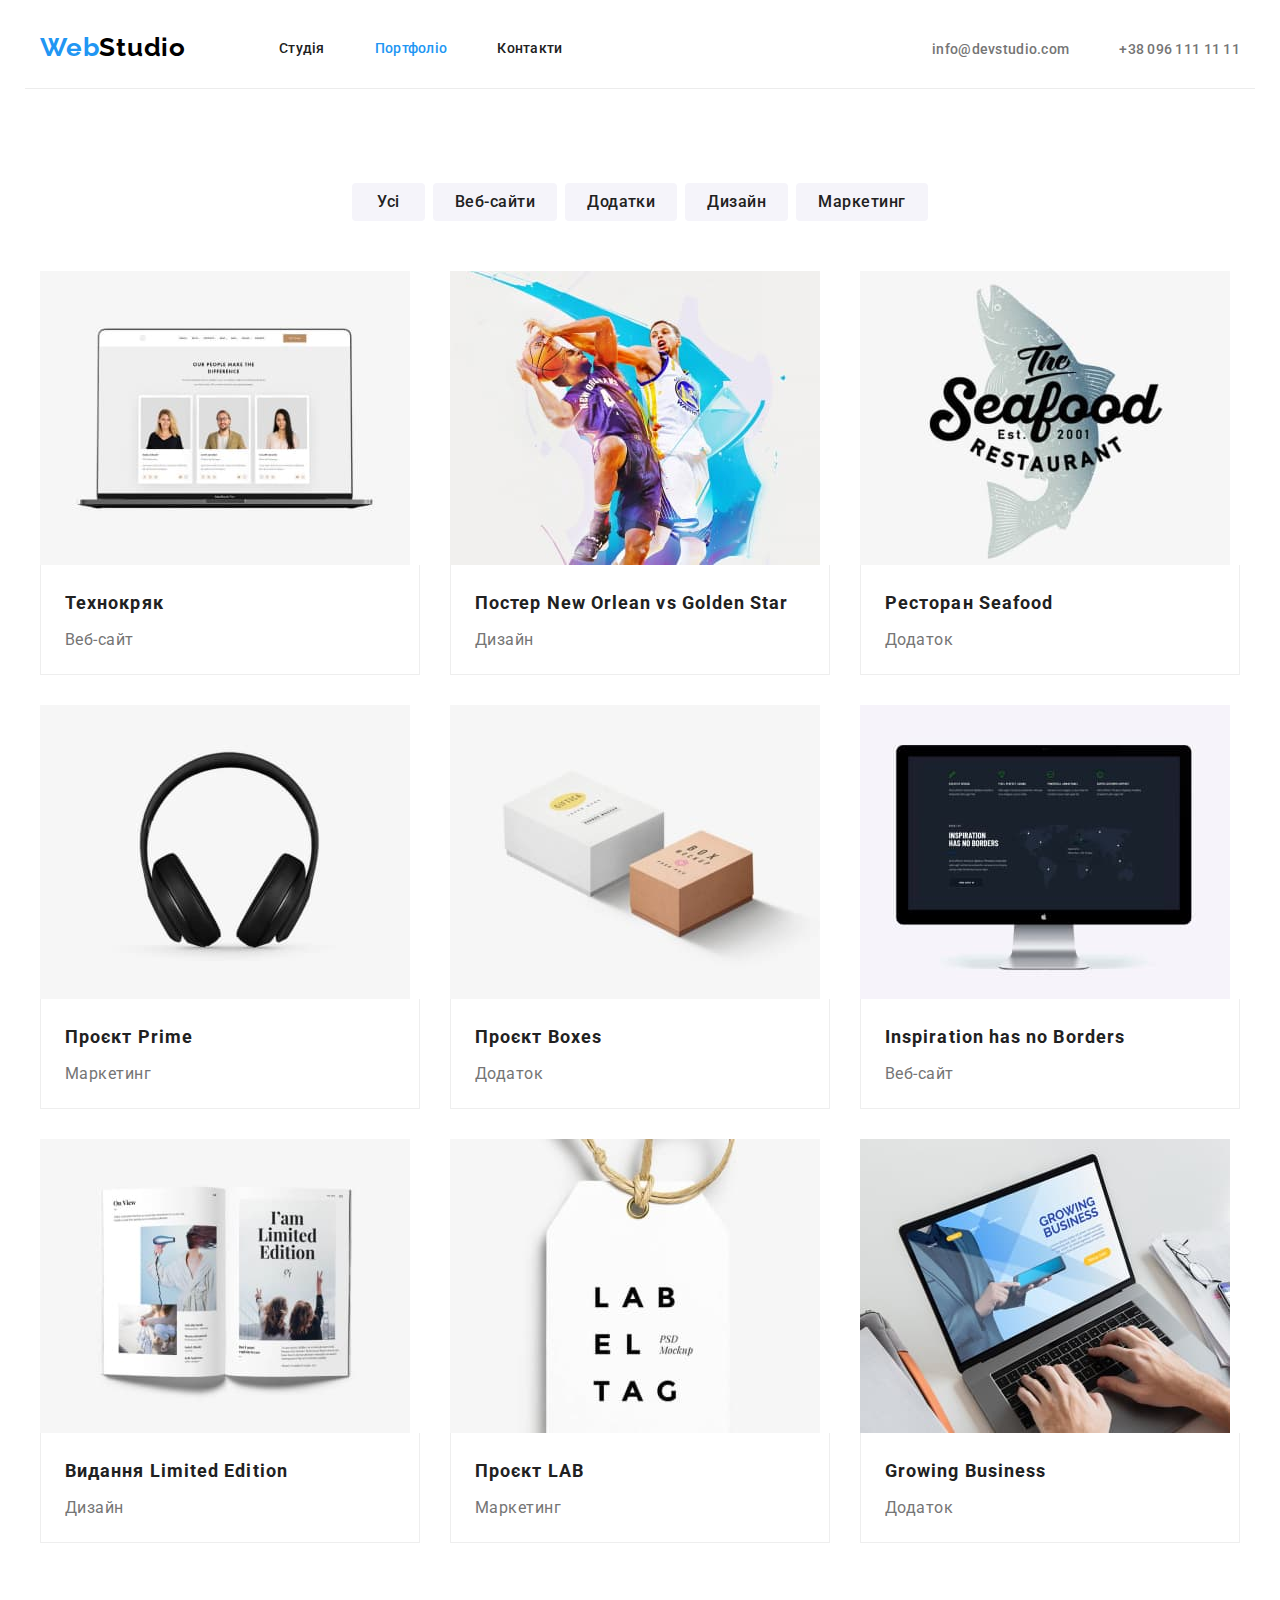
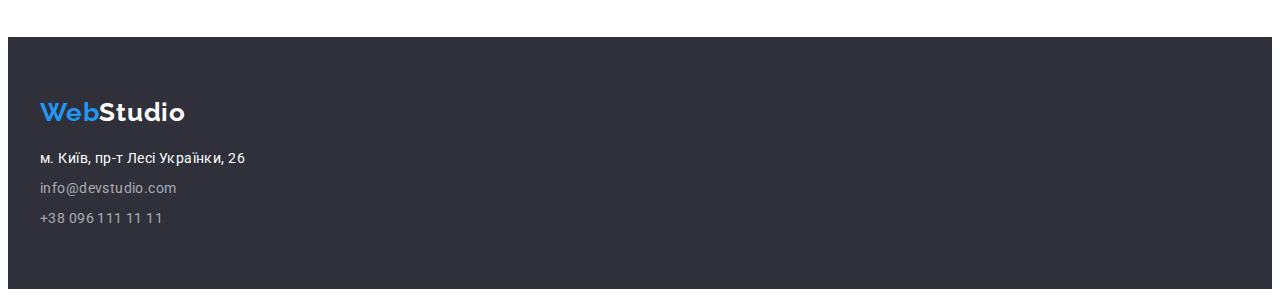
==== commit 2a7e0725: "Portfolio page finilized, footer edited" ====
--- a/portfolio.html
+++ b/portfolio.html
@@ -60,8 +60,10 @@
             <li class="portfolio-list-item">
               <a href="#" class="links-general">
                 <img src="./images/technokryak.jpg" alt="Ноутбук з відкритою сторінкою сайту" width="370" height="294" class="image-display" />
-                <h2>Технокряк</h2>
-                <p>Веб-сайт</p>
+                <div>
+                  <h2>Технокряк</h2>
+                  <p>Веб-сайт</p>
+                </div>
               </a>
             </li>
             <!-- Постер New Orlean vs Golden Star -->
@@ -74,32 +76,40 @@
                   height="294"
                   class="image-display"
                 />
-                <h2>Постер New Orlean vs Golden Star</h2>
-                <p>Дизайн</p>
+                <div>
+                  <h2>Постер New Orlean vs Golden Star</h2>
+                  <p>Дизайн</p>
+                </div>
               </a>
             </li>
             <!-- Ресторан Seafood -->
             <li class="portfolio-list-item">
               <a href="#" class="links-general">
                 <img src="./images/seafood-resto.jpg" alt="Логотип ресторану морепродуктів" width="370" height="294" class="image-display" />
-                <h2>Ресторан Seafood</h2>
-                <p>Додаток</p>
+                <div>
+                  <h2>Ресторан Seafood</h2>
+                  <p>Додаток</p>
+                </div>
               </a>
             </li>
             <!-- Проєкт Prime -->
             <li class="portfolio-list-item">
               <a href="#" class="links-general">
                 <img src="./images/prime-project.jpg" alt="Ілюстраційне фото навушників" width="370" height="294" class="image-display" />
-                <h2>Проєкт Prime</h2>
-                <p>Маркетинг</p>
+                <div>
+                  <h2>Проєкт Prime</h2>
+                  <p>Маркетинг</p>
+                </div>
               </a>
             </li>
             <!-- Проєкт Boxes -->
             <li class="portfolio-list-item">
               <a href="#" class="links-general">
                 <img src="./images/boxes-projects.jpg" alt="Коробки із рекламним маркуванням" width="370" height="294" class="image-display" />
-                <h2>Проєкт Boxes</h2>
-                <p>Додаток</p>
+                <div>
+                  <h2>Проєкт Boxes</h2>
+                  <p>Додаток</p>
+                </div>
               </a>
             </li>
             <!-- Inspiration has no Borders -->
@@ -112,32 +122,40 @@
                   height="294"
                   class="image-display"
                 />
-                <h2>Inspiration has no Borders</h2>
-                <p>Веб-сайт</p>
+                <div>
+                  <h2>Inspiration has no Borders</h2>
+                  <p>Веб-сайт</p>
+                </div>
               </a>
             </li>
             <!-- Видання Limited Edition -->
             <li class="portfolio-list-item">
               <a href="#" class="links-general">
                 <img src="./images/limited-edition-journal.jpg" alt="Розгорнутий журнал" width="370" height="294" class="image-display" />
-                <h2>Видання Limited Edition</h2>
-                <p>Дизайн</p>
+                <div>
+                  <h2>Видання Limited Edition</h2>
+                  <p>Дизайн</p>
+                </div>
               </a>
             </li>
             <!-- Проєкт LAB -->
             <li class="portfolio-list-item">
               <a href="#" class="links-general">
                 <img src="./images/lab-project.jpg" alt="Бірка із дизайном бренду" width="370" height="294" class="image-display" />
-                <h2>Проєкт LAB</h2>
-                <p>Маркетинг</p>
+                <div>
+                  <h2>Проєкт LAB</h2>
+                  <p>Маркетинг</p>
+                </div>
               </a>
             </li>
             <!-- Growing Business -->
             <li class="portfolio-list-item">
               <a href="#" class="links-general">
                 <img src="./images/growing-business-app.jpg" alt="Людина працює за ноутбуком" width="370" height="294" class="image-display" />
-                <h2>Growing Business</h2>
-                <p>Додаток</p>
+                <div>
+                  <h2>Growing Business</h2>
+                  <p>Додаток</p>
+                </div>
               </a>
             </li>
           </ul>
--- a/css/styles.css
+++ b/css/styles.css
@@ -119,11 +119,12 @@
 .header-logo-link {
   display: block;
   padding-top: 24px;
-  padding-bottom: 25px;
+  padding-bottom: 24px;
   margin-right: 93px;
   font-family: "Raleway";
   font-weight: 700;
   font-size: 26px;
+  line-height: 1.19;
   letter-spacing: 0.03em;
   color: var(--txt-logo-black);
 }
@@ -133,6 +134,7 @@
   font-family: "Raleway";
   font-weight: 700;
   font-size: 26px;
+  line-height: 1.19;
   letter-spacing: 0.03em;
   color: var(--white);
 }
@@ -176,7 +178,7 @@
 .header-adress-link {
   display: block;
   padding-top: 32px;
-  padding-bottom: 32px;
+  padding-bottom: 31px;
   font-weight: 500;
   font-size: 14px;
   line-height: 1.143;
@@ -195,8 +197,11 @@
 .footer-content-list {
   font-style: normal;
   font-size: 14px;
-  line-height: 1.71;
-  letter-spacing: 0.03em;
+  line-height: 1.5;
+  letter-spacing: 0.03em;
+}
+.footer-content-list > li:not(:last-child) {
+  margin-bottom: 9px;
 }
 .footer-adress-link {
   color: var(--white);
@@ -212,7 +217,7 @@
 /* Hero */
 .hero-section {
   padding-top: 200px;
-  padding-bottom: 188px;
+  padding-bottom: 200px;
   background-color: var(--bg-footer);
   text-align: center;
 }
@@ -234,7 +239,6 @@
   min-height: 50px;
   border: none;
   padding: 10px 32px;
-  margin-bottom: 12px;
   background-color: var(--accent-blue);
   font-weight: 700;
   font-size: 16px;
@@ -253,7 +257,7 @@
   flex-wrap: wrap;
 }
 .priorities-list-item {
-  width: 270px;
+  width: calc((100% - 90px) / 4);
 }
 .priorities-list-item + .priorities-list-item {
   margin-left: 30px;
@@ -280,7 +284,7 @@
   flex-wrap: wrap;
 }
 .projects-list-item {
-  width: 370px;
+  width: calc((100% - 60px) / 3);
 }
 .projects-list-item + .projects-list-item {
   margin-left: 30px;
@@ -292,21 +296,29 @@
 .staff-list {
   display: flex;
   flex-wrap: wrap;
+  text-align: center;
 }
 .staff-list-item {
-  width: 270px;
+  width: calc((100% - 90px) / 4);
+  background-color: var(--white);
+  box-shadow: 0px 1px 3px rgba(0, 0, 0, 0.12), 0px 1px 1px rgba(0, 0, 0, 0.14), 0px 2px 1px rgba(0, 0, 0, 0.2);
+  border-radius: 0px 0px 4px 4px;
 }
 .staff-list-item + .staff-list-item {
   margin-left: 30px;
 }
 .staff-list-item > h3 {
+  margin-top: 30px;
   margin-bottom: 10px;
   font-weight: 500;
   font-size: 16px;
+  line-height: 1.19;
   letter-spacing: 0.03em;
 }
 .staff-list-item p {
-  font-size: 16px;
+  margin-bottom: 30px;
+  font-size: 16px;
+  line-height: 1.19;
   letter-spacing: 0.03em;
   color: var(--txt-paragraph-grey);
 }
@@ -347,7 +359,7 @@
   flex-wrap: wrap;
 }
 .portfolio-list-item {
-  width: 370px;
+  width: calc((100% - 60px) / 3);
   margin-bottom: 30px;
   margin-right: 30px;
 }
@@ -370,3 +382,12 @@
   letter-spacing: 0.03em;
   color: var(--txt-paragraph-grey);
 }
+.portfolio-list-item div {
+  padding-left: 24px;
+  padding-top: 20px;
+  padding-bottom: 19px;
+  background-color: var(--white);
+  border-right: 1px solid var(--color-gallery-item-border);
+  border-left: 1px solid var(--color-gallery-item-border);
+  border-bottom: 1px solid var(--color-gallery-item-border);
+}
